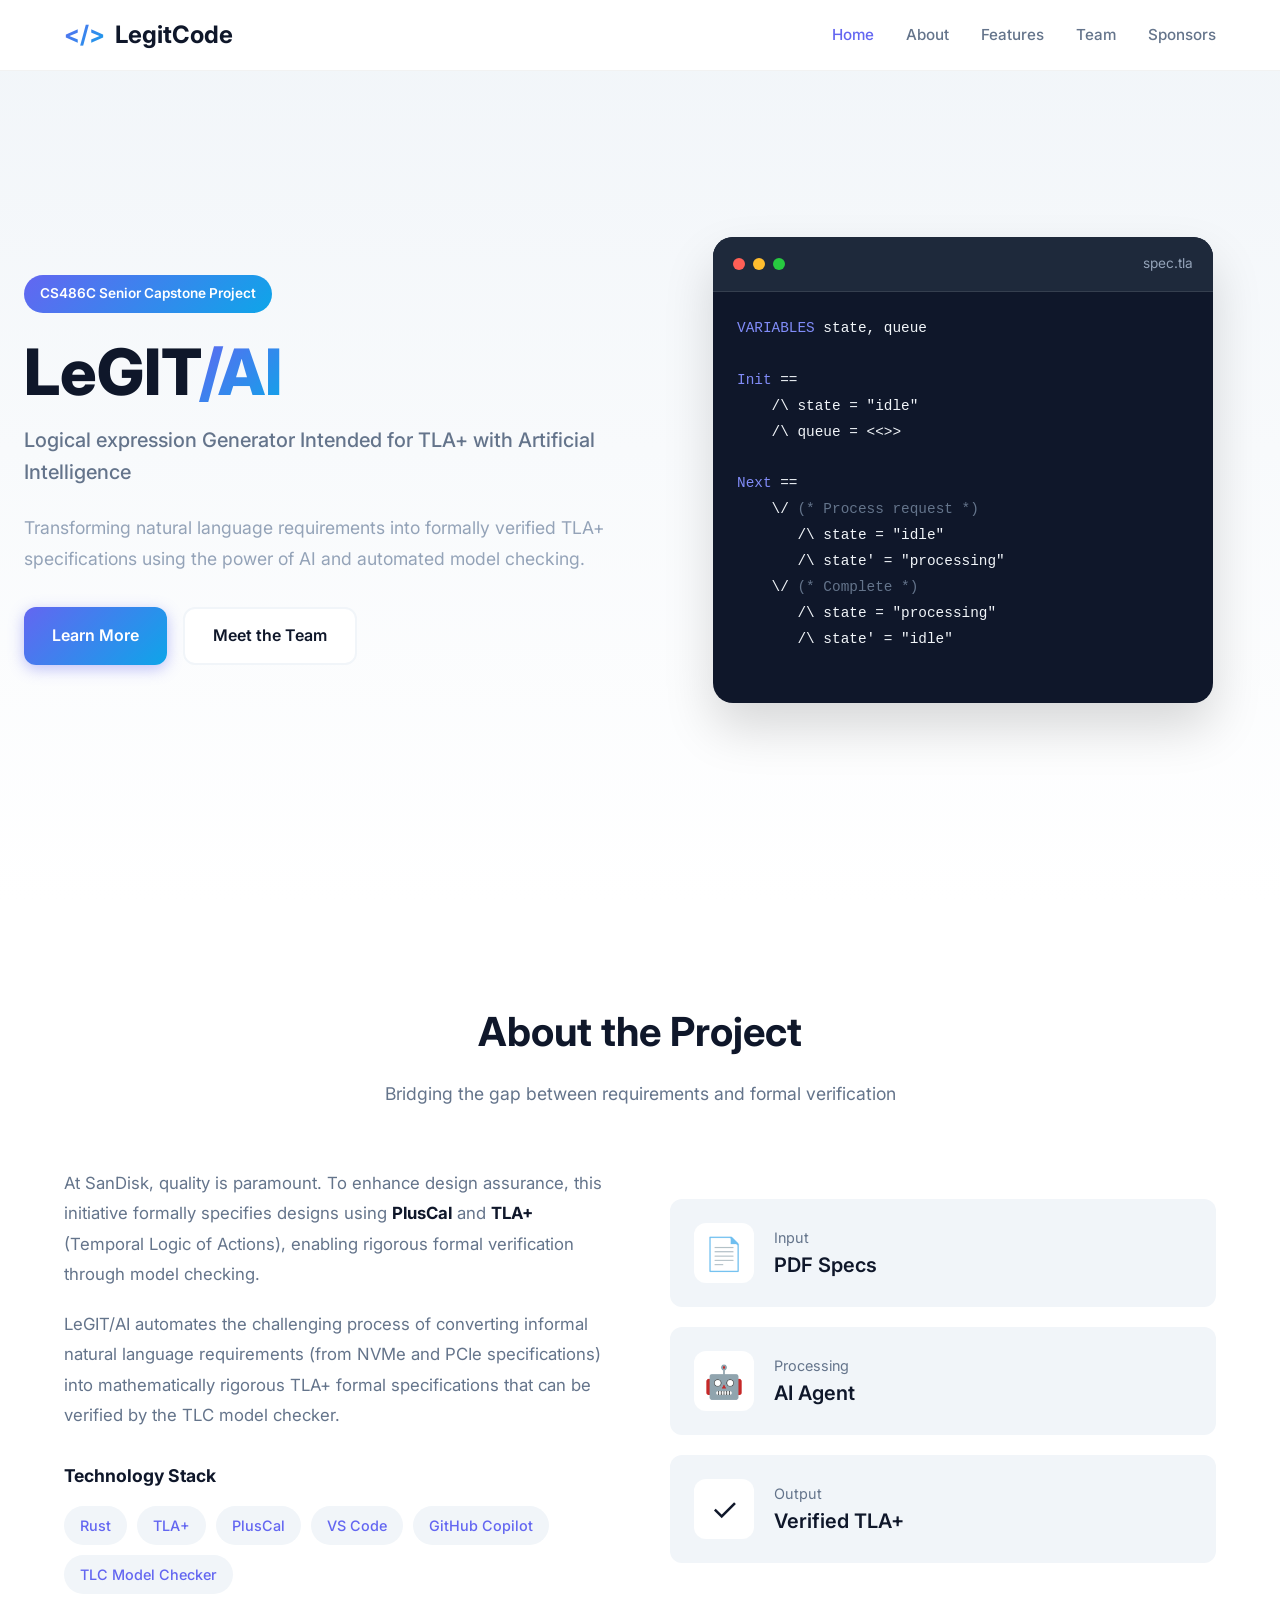
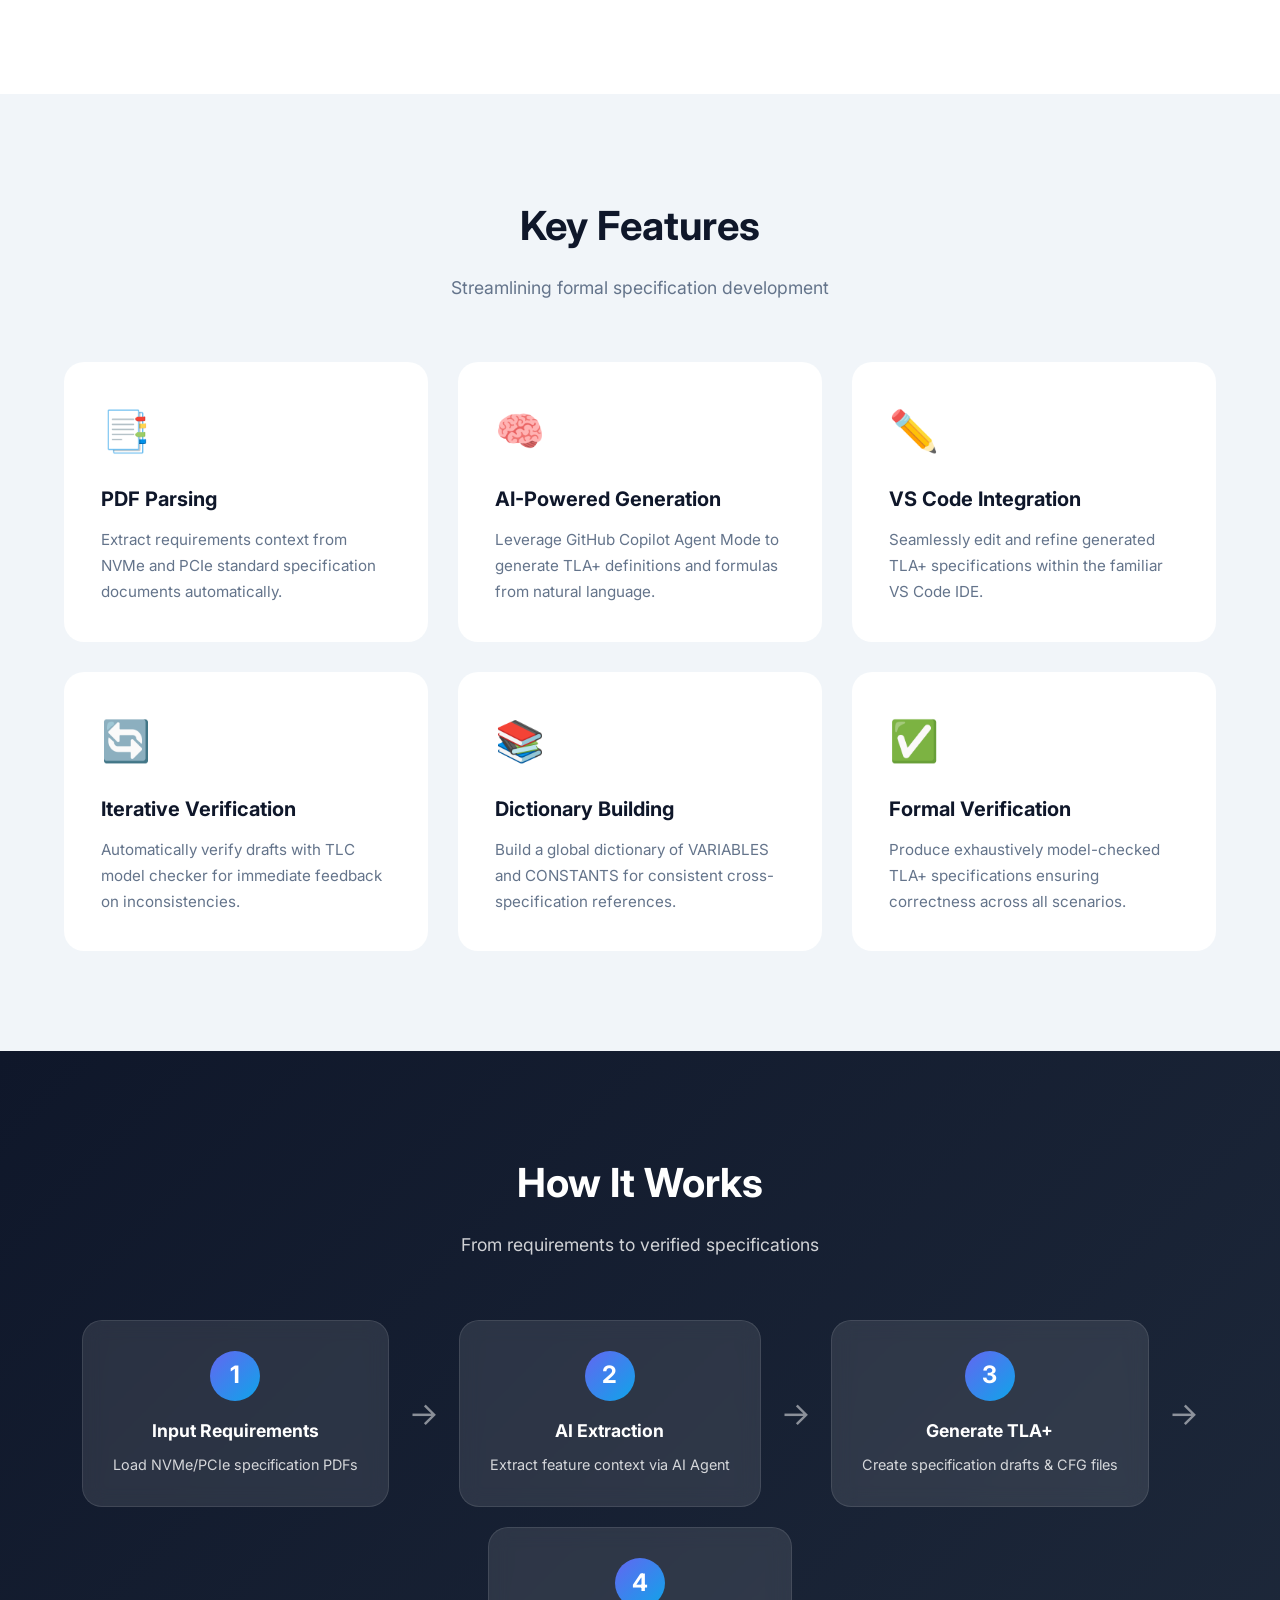
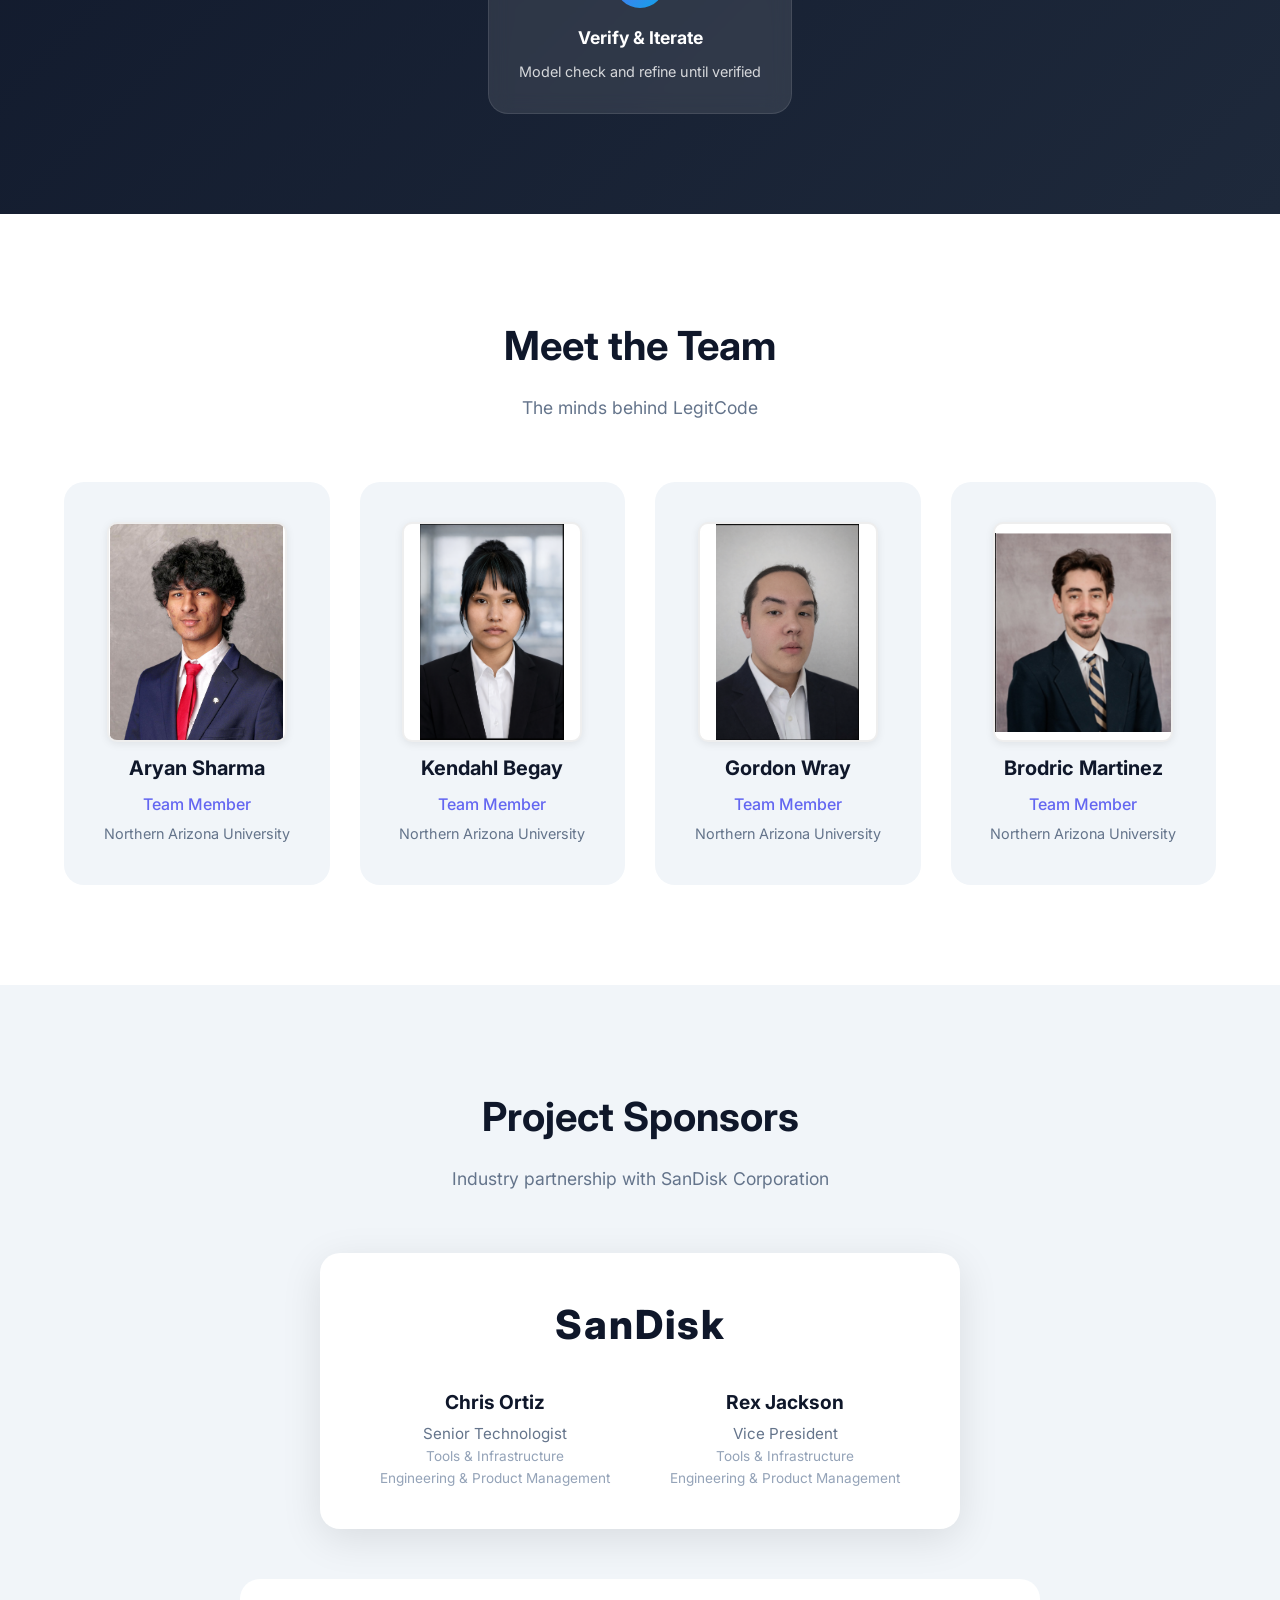
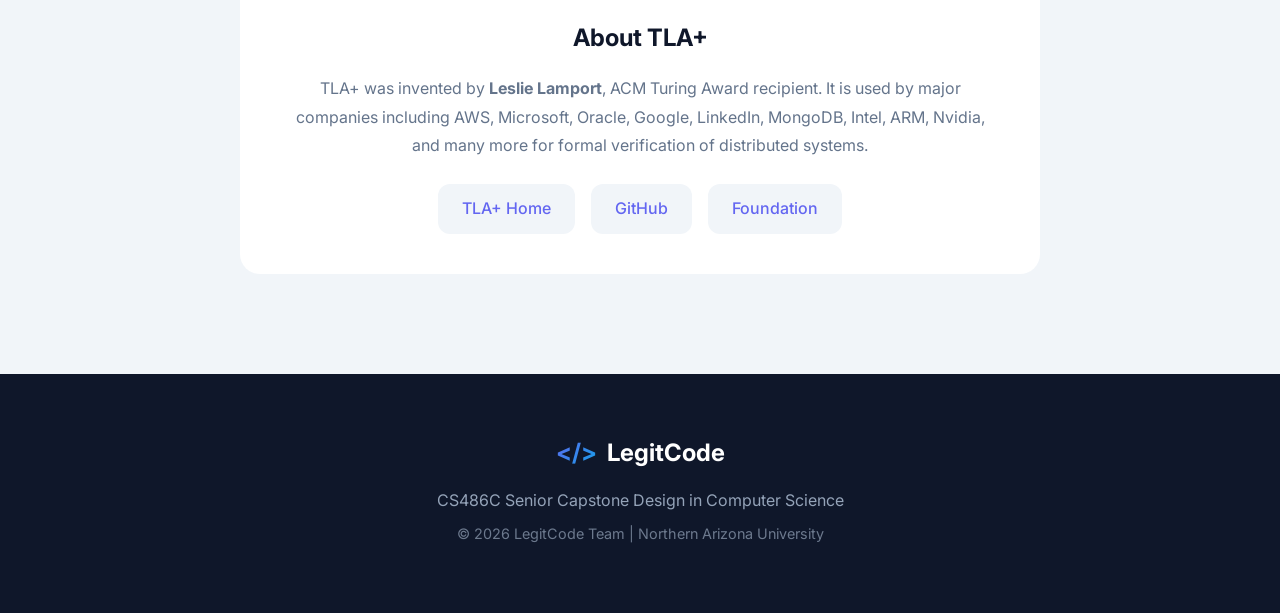
==== index.html @ 758ef8dd "Add profile images to Team section" ====
<!DOCTYPE html>
<html lang="en">
<head>
    <meta charset="UTF-8">
    <meta name="viewport" content="width=device-width, initial-scale=1.0">
    <title>LegitCode | LeGIT/AI Project</title>
    <link rel="stylesheet" href="styles.css">
    <link href="https://fonts.googleapis.com/css2?family=Inter:wght@300;400;500;600;700;800&display=swap" rel="stylesheet">
</head>
<body>
    <!-- Navigation -->
    <nav class="navbar">
        <div class="nav-container">
            <a href="#" class="logo">
                <span class="logo-icon">&lt;/&gt;</span>
                <span>LegitCode</span>
            </a>
            <ul class="nav-links">
                <li><a href="#home">Home</a></li>
                <li><a href="#about">About</a></li>
                <li><a href="#features">Features</a></li>
                <li><a href="#team">Team</a></li>
                <li><a href="#sponsors">Sponsors</a></li>
            </ul>
        </div>
    </nav>

    <!-- Hero Section -->
    <section id="home" class="hero">
        <div class="hero-content">
            <div class="hero-badge">CS486C Senior Capstone Project</div>
            <h1 class="hero-title">
                LeGIT<span class="highlight">/AI</span>
            </h1>
            <p class="hero-subtitle">Logical expression Generator Intended for TLA+ with Artificial Intelligence</p>
            <p class="hero-description">
                Transforming natural language requirements into formally verified TLA+ specifications 
                using the power of AI and automated model checking.
            </p>
            <div class="hero-buttons">
                <a href="#about" class="btn btn-primary">Learn More</a>
                <a href="#team" class="btn btn-secondary">Meet the Team</a>
            </div>
        </div>
        <div class="hero-visual">
            <div class="code-block">
                <div class="code-header">
                    <span class="dot red"></span>
                    <span class="dot yellow"></span>
                    <span class="dot green"></span>
                    <span class="filename">spec.tla</span>
                </div>
                <pre class="code-content">
<span class="keyword">VARIABLES</span> state, queue

<span class="keyword">Init</span> ==
    /\ state = "idle"
    /\ queue = &lt;&lt;&gt;&gt;

<span class="keyword">Next</span> ==
    \/ <span class="comment">(* Process request *)</span>
       /\ state = "idle"
       /\ state' = "processing"
    \/ <span class="comment">(* Complete *)</span>
       /\ state = "processing"
       /\ state' = "idle"
                </pre>
            </div>
        </div>
    </section>

    <!-- About Section -->
    <section id="about" class="about">
        <div class="container">
            <div class="section-header">
                <h2>About the Project</h2>
                <p>Bridging the gap between requirements and formal verification</p>
            </div>
            <div class="about-content">
                <div class="about-text">
                    <p>
                        At SanDisk, quality is paramount. To enhance design assurance, this initiative 
                        formally specifies designs using <strong>PlusCal</strong> and <strong>TLA+</strong> 
                        (Temporal Logic of Actions), enabling rigorous formal verification through model checking.
                    </p>
                    <p>
                        LeGIT/AI automates the challenging process of converting informal natural language 
                        requirements (from NVMe and PCIe specifications) into mathematically rigorous TLA+ 
                        formal specifications that can be verified by the TLC model checker.
                    </p>
                    <div class="tech-stack">
                        <h3>Technology Stack</h3>
                        <div class="tech-tags">
                            <span class="tag">Rust</span>
                            <span class="tag">TLA+</span>
                            <span class="tag">PlusCal</span>
                            <span class="tag">VS Code</span>
                            <span class="tag">GitHub Copilot</span>
                            <span class="tag">TLC Model Checker</span>
                        </div>
                    </div>
                </div>
                <div class="about-stats">
                    <div class="stat-card">
                        <div class="stat-icon">📄</div>
                        <div class="stat-info">
                            <span class="stat-label">Input</span>
                            <span class="stat-value">PDF Specs</span>
                        </div>
                    </div>
                    <div class="stat-card">
                        <div class="stat-icon">🤖</div>
                        <div class="stat-info">
                            <span class="stat-label">Processing</span>
                            <span class="stat-value">AI Agent</span>
                        </div>
                    </div>
                    <div class="stat-card">
                        <div class="stat-icon">✓</div>
                        <div class="stat-info">
                            <span class="stat-label">Output</span>
                            <span class="stat-value">Verified TLA+</span>
                        </div>
                    </div>
                </div>
            </div>
        </div>
    </section>

    <!-- Features Section -->
    <section id="features" class="features">
        <div class="container">
            <div class="section-header">
                <h2>Key Features</h2>
                <p>Streamlining formal specification development</p>
            </div>
            <div class="features-grid">
                <div class="feature-card">
                    <div class="feature-icon">📑</div>
                    <h3>PDF Parsing</h3>
                    <p>Extract requirements context from NVMe and PCIe standard specification documents automatically.</p>
                </div>
                <div class="feature-card">
                    <div class="feature-icon">🧠</div>
                    <h3>AI-Powered Generation</h3>
                    <p>Leverage GitHub Copilot Agent Mode to generate TLA+ definitions and formulas from natural language.</p>
                </div>
                <div class="feature-card">
                    <div class="feature-icon">✏️</div>
                    <h3>VS Code Integration</h3>
                    <p>Seamlessly edit and refine generated TLA+ specifications within the familiar VS Code IDE.</p>
                </div>
                <div class="feature-card">
                    <div class="feature-icon">🔄</div>
                    <h3>Iterative Verification</h3>
                    <p>Automatically verify drafts with TLC model checker for immediate feedback on inconsistencies.</p>
                </div>
                <div class="feature-card">
                    <div class="feature-icon">📚</div>
                    <h3>Dictionary Building</h3>
                    <p>Build a global dictionary of VARIABLES and CONSTANTS for consistent cross-specification references.</p>
                </div>
                <div class="feature-card">
                    <div class="feature-icon">✅</div>
                    <h3>Formal Verification</h3>
                    <p>Produce exhaustively model-checked TLA+ specifications ensuring correctness across all scenarios.</p>
                </div>
            </div>
        </div>
    </section>

    <!-- Workflow Section -->
    <section class="workflow">
        <div class="container">
            <div class="section-header">
                <h2>How It Works</h2>
                <p>From requirements to verified specifications</p>
            </div>
            <div class="workflow-steps">
                <div class="step">
                    <div class="step-number">1</div>
                    <div class="step-content">
                        <h3>Input Requirements</h3>
                        <p>Load NVMe/PCIe specification PDFs</p>
                    </div>
                </div>
                <div class="step-arrow">→</div>
                <div class="step">
                    <div class="step-number">2</div>
                    <div class="step-content">
                        <h3>AI Extraction</h3>
                        <p>Extract feature context via AI Agent</p>
                    </div>
                </div>
                <div class="step-arrow">→</div>
                <div class="step">
                    <div class="step-number">3</div>
                    <div class="step-content">
                        <h3>Generate TLA+</h3>
                        <p>Create specification drafts & CFG files</p>
                    </div>
                </div>
                <div class="step-arrow">→</div>
                <div class="step">
                    <div class="step-number">4</div>
                    <div class="step-content">
                        <h3>Verify & Iterate</h3>
                        <p>Model check and refine until verified</p>
                    </div>
                </div>
            </div>
        </div>
    </section>

    <!-- Team Section -->
    <section id="team" class="team">
        <div class="container">
            <div class="section-header">
                <h2>Meet the Team</h2>
                <p>The minds behind LegitCode</p>
            </div>
            <div class="team-grid">
                <div class="team-card">
                    <img class="profile-photo" src="images/profile1.jpg" alt="Aryan Sharma">
                    <h3>Aryan Sharma</h3>
                    <p class="role">Team Member</p>
                    <p class="university">Northern Arizona University</p>
                </div>
                <div class="team-card">
                    <img class="profile-photo" src="images/profile2.jpg" alt="Kendahl Begay">
                    <h3>Kendahl Begay</h3>
                    <p class="role">Team Member</p>
                    <p class="university">Northern Arizona University</p>
                </div>
                <div class="team-card">
                    <img class="profile-photo" src="images/profile3.jpg" alt="Gordon Wray">
                    <h3>Gordon Wray</h3>
                    <p class="role">Team Member</p>
                    <p class="university">Northern Arizona University</p>
                </div>
                <div class="team-card">
                    <img class="profile-photo" src="images/profile4.jpg" alt="Brodric Martinez">
                    <h3>Brodric Martinez</h3>
                    <p class="role">Team Member</p>
                    <p class="university">Northern Arizona University</p>
                </div>
            </div>
        </div>
    </section>

    <!-- Sponsors Section -->
    <section id="sponsors" class="sponsors">
        <div class="container">
            <div class="section-header">
                <h2>Project Sponsors</h2>
                <p>Industry partnership with SanDisk Corporation</p>
            </div>
            <div class="sponsors-content">
                <div class="sponsor-card">
                    <div class="sponsor-logo">SanDisk</div>
                    <div class="sponsor-info">
                        <div class="sponsor-person">
                            <h3>Chris Ortiz</h3>
                            <p>Senior Technologist</p>
                            <p class="dept">Tools & Infrastructure</p>
                            <p class="dept">Engineering & Product Management</p>
                        </div>
                        <div class="sponsor-person">
                            <h3>Rex Jackson</h3>
                            <p>Vice President</p>
                            <p class="dept">Tools & Infrastructure</p>
                            <p class="dept">Engineering & Product Management</p>
                        </div>
                    </div>
                </div>
            </div>
            <div class="tla-info">
                <h3>About TLA+</h3>
                <p>
                    TLA+ was invented by <strong>Leslie Lamport</strong>, ACM Turing Award recipient. 
                    It is used by major companies including AWS, Microsoft, Oracle, Google, LinkedIn, 
                    MongoDB, Intel, ARM, Nvidia, and many more for formal verification of distributed systems.
                </p>
                <div class="tla-links">
                    <a href="https://lamport.azurewebsites.net/tla/tla.html" target="_blank" class="tla-link">TLA+ Home</a>
                    <a href="https://github.com/tlaplus" target="_blank" class="tla-link">GitHub</a>
                    <a href="https://foundation.tlapl.us/" target="_blank" class="tla-link">Foundation</a>
                </div>
            </div>
        </div>
    </section>

    <!-- Footer -->
    <footer class="footer">
        <div class="container">
            <div class="footer-content">
                <div class="footer-logo">
                    <span class="logo-icon">&lt;/&gt;</span>
                    <span>LegitCode</span>
                </div>
                <p>CS486C Senior Capstone Design in Computer Science</p>
                <p class="copyright">© 2026 LegitCode Team | Northern Arizona University</p>
            </div>
        </div>
    </footer>

    <script src="script.js"></script>
</body>
</html>
---- styles.css ----
/* Profile photo for team cards */
.profile-photo {
    width: 180px;
    height: 220px;
    object-fit: contain;
    border-radius: 10px;
    border: 2px solid #eee;
    box-shadow: 0 2px 8px rgba(0,0,0,0.08);
    margin-bottom: 10px;
    background: #fff;
    display: block;
    margin-left: auto;
    margin-right: auto;
}
/* Team Section Images */
.team-section {
    display: flex;
    justify-content: center;
    gap: 30px;
    margin: 40px 0;
}

.team-member {
    text-align: center;
}

.team-member img {
    width: 180px;
    height: 220px;
    object-fit: cover;
    border-radius: 10px;
    border: 2px solid #eee;
    box-shadow: 0 2px 8px rgba(0,0,0,0.08);
    margin-bottom: 10px;
}
/* =====================================================
   LegitCode - LeGIT/AI Project Website
   Modern, Sleek Presentation Styling
   ===================================================== */

/* CSS Variables */
:root {
    --primary: #6366f1;
    --primary-dark: #4f46e5;
    --primary-light: #818cf8;
    --secondary: #0ea5e9;
    --accent: #22d3ee;
    --dark: #0f172a;
    --dark-light: #1e293b;
    --gray: #64748b;
    --gray-light: #94a3b8;
    --light: #f1f5f9;
    --white: #ffffff;
    --gradient: linear-gradient(135deg, var(--primary) 0%, var(--secondary) 100%);
    --gradient-dark: linear-gradient(135deg, var(--dark) 0%, var(--dark-light) 100%);
    --shadow: 0 10px 40px rgba(0, 0, 0, 0.1);
    --shadow-lg: 0 25px 50px rgba(0, 0, 0, 0.15);
    --radius: 12px;
    --radius-lg: 20px;
    --transition: all 0.3s ease;
}

/* Reset & Base */
* {
    margin: 0;
    padding: 0;
    box-sizing: border-box;
}

html {
    scroll-behavior: smooth;
}

body {
    font-family: 'Inter', -apple-system, BlinkMacSystemFont, sans-serif;
    line-height: 1.6;
    color: var(--dark);
    background: var(--white);
    overflow-x: hidden;
}

.container {
    max-width: 1200px;
    margin: 0 auto;
    padding: 0 24px;
}

/* Navigation */
.navbar {
    position: fixed;
    top: 0;
    left: 0;
    right: 0;
    z-index: 1000;
    background: rgba(255, 255, 255, 0.95);
    backdrop-filter: blur(20px);
    border-bottom: 1px solid rgba(0, 0, 0, 0.05);
    transition: var(--transition);
}

.nav-container {
    max-width: 1200px;
    margin: 0 auto;
    padding: 16px 24px;
    display: flex;
    justify-content: space-between;
    align-items: center;
}

.logo {
    display: flex;
    align-items: center;
    gap: 10px;
    font-size: 1.5rem;
    font-weight: 700;
    color: var(--dark);
    text-decoration: none;
}

.logo-icon {
    background: var(--gradient);
    -webkit-background-clip: text;
    -webkit-text-fill-color: transparent;
    background-clip: text;
}

.nav-links {
    display: flex;
    gap: 32px;
    list-style: none;
}

.nav-links a {
    text-decoration: none;
    color: var(--gray);
    font-weight: 500;
    font-size: 0.95rem;
    transition: var(--transition);
}

.nav-links a:hover {
    color: var(--primary);
}

/* Hero Section */
.hero {
    min-height: 100vh;
    display: flex;
    align-items: center;
    padding: 120px 24px 80px;
    background: linear-gradient(180deg, var(--light) 0%, var(--white) 100%);
    gap: 60px;
    max-width: 1400px;
    margin: 0 auto;
}

.hero-content {
    flex: 1;
    max-width: 600px;
}

.hero-badge {
    display: inline-block;
    background: var(--gradient);
    color: var(--white);
    padding: 8px 16px;
    border-radius: 50px;
    font-size: 0.85rem;
    font-weight: 600;
    margin-bottom: 24px;
}

.hero-title {
    font-size: 4rem;
    font-weight: 800;
    line-height: 1.1;
    margin-bottom: 16px;
    color: var(--dark);
}

.hero-title .highlight {
    background: var(--gradient);
    -webkit-background-clip: text;
    -webkit-text-fill-color: transparent;
    background-clip: text;
}

.hero-subtitle {
    font-size: 1.25rem;
    color: var(--gray);
    margin-bottom: 24px;
    font-weight: 500;
}

.hero-description {
    font-size: 1.1rem;
    color: var(--gray-light);
    margin-bottom: 32px;
    line-height: 1.8;
}

.hero-buttons {
    display: flex;
    gap: 16px;
}

.btn {
    display: inline-flex;
    align-items: center;
    justify-content: center;
    padding: 14px 28px;
    border-radius: var(--radius);
    font-weight: 600;
    font-size: 1rem;
    text-decoration: none;
    transition: var(--transition);
    cursor: pointer;
    border: none;
}

.btn-primary {
    background: var(--gradient);
    color: var(--white);
    box-shadow: 0 4px 15px rgba(99, 102, 241, 0.4);
}

.btn-primary:hover {
    transform: translateY(-2px);
    box-shadow: 0 8px 25px rgba(99, 102, 241, 0.5);
}

.btn-secondary {
    background: var(--white);
    color: var(--dark);
    border: 2px solid var(--light);
}

.btn-secondary:hover {
    border-color: var(--primary);
    color: var(--primary);
}

/* Hero Visual */
.hero-visual {
    flex: 1;
    display: flex;
    justify-content: center;
}

.code-block {
    background: var(--dark);
    border-radius: var(--radius-lg);
    overflow: hidden;
    box-shadow: var(--shadow-lg);
    width: 100%;
    max-width: 500px;
}

.code-header {
    display: flex;
    align-items: center;
    gap: 8px;
    padding: 16px 20px;
    background: var(--dark-light);
    border-bottom: 1px solid rgba(255, 255, 255, 0.1);
}

.dot {
    width: 12px;
    height: 12px;
    border-radius: 50%;
}

.dot.red { background: #ff5f56; }
.dot.yellow { background: #ffbd2e; }
.dot.green { background: #27ca40; }

.filename {
    margin-left: auto;
    color: var(--gray-light);
    font-size: 0.85rem;
}

.code-content {
    padding: 24px;
    color: var(--light);
    font-family: 'Monaco', 'Menlo', monospace;
    font-size: 0.9rem;
    line-height: 1.8;
    overflow-x: auto;
}

.code-content .keyword {
    color: var(--primary-light);
}

.code-content .comment {
    color: var(--gray);
}

/* Section Styling */
section {
    padding: 100px 0;
}

.section-header {
    text-align: center;
    margin-bottom: 60px;
}

.section-header h2 {
    font-size: 2.5rem;
    font-weight: 700;
    color: var(--dark);
    margin-bottom: 16px;
}

.section-header p {
    font-size: 1.1rem;
    color: var(--gray);
}

/* About Section */
.about {
    background: var(--white);
}

.about-content {
    display: grid;
    grid-template-columns: 1fr 1fr;
    gap: 60px;
    align-items: center;
}

.about-text p {
    color: var(--gray);
    margin-bottom: 20px;
    font-size: 1.05rem;
    line-height: 1.8;
}

.about-text strong {
    color: var(--dark);
}

.tech-stack {
    margin-top: 32px;
}

.tech-stack h3 {
    font-size: 1.1rem;
    color: var(--dark);
    margin-bottom: 16px;
}

.tech-tags {
    display: flex;
    flex-wrap: wrap;
    gap: 10px;
}

.tag {
    background: var(--light);
    color: var(--primary);
    padding: 8px 16px;
    border-radius: 50px;
    font-size: 0.9rem;
    font-weight: 500;
}

.about-stats {
    display: flex;
    flex-direction: column;
    gap: 20px;
}

.stat-card {
    display: flex;
    align-items: center;
    gap: 20px;
    background: var(--light);
    padding: 24px;
    border-radius: var(--radius);
    transition: var(--transition);
}

.stat-card:hover {
    transform: translateX(10px);
    box-shadow: var(--shadow);
}

.stat-icon {
    font-size: 2rem;
    width: 60px;
    height: 60px;
    display: flex;
    align-items: center;
    justify-content: center;
    background: var(--white);
    border-radius: var(--radius);
}

.stat-info {
    display: flex;
    flex-direction: column;
}

.stat-label {
    color: var(--gray);
    font-size: 0.9rem;
}

.stat-value {
    color: var(--dark);
    font-size: 1.25rem;
    font-weight: 600;
}

/* Features Section */
.features {
    background: var(--light);
}

.features-grid {
    display: grid;
    grid-template-columns: repeat(3, 1fr);
    gap: 30px;
}

.feature-card {
    background: var(--white);
    padding: 36px;
    border-radius: var(--radius-lg);
    transition: var(--transition);
    border: 1px solid transparent;
}

.feature-card:hover {
    transform: translateY(-8px);
    box-shadow: var(--shadow-lg);
    border-color: var(--primary-light);
}

.feature-icon {
    font-size: 2.5rem;
    margin-bottom: 20px;
}

.feature-card h3 {
    font-size: 1.25rem;
    color: var(--dark);
    margin-bottom: 12px;
}

.feature-card p {
    color: var(--gray);
    font-size: 0.95rem;
    line-height: 1.7;
}

/* Workflow Section */
.workflow {
    background: var(--gradient-dark);
    color: var(--white);
}

.workflow .section-header h2,
.workflow .section-header p {
    color: var(--white);
}

.workflow .section-header p {
    opacity: 0.8;
}

.workflow-steps {
    display: flex;
    justify-content: center;
    align-items: center;
    gap: 20px;
    flex-wrap: wrap;
}

.step {
    background: rgba(255, 255, 255, 0.1);
    padding: 30px;
    border-radius: var(--radius-lg);
    text-align: center;
    min-width: 200px;
    backdrop-filter: blur(10px);
    border: 1px solid rgba(255, 255, 255, 0.1);
    transition: var(--transition);
}

.step:hover {
    background: rgba(255, 255, 255, 0.15);
    transform: translateY(-5px);
}

.step-number {
    width: 50px;
    height: 50px;
    background: var(--gradient);
    border-radius: 50%;
    display: flex;
    align-items: center;
    justify-content: center;
    font-size: 1.5rem;
    font-weight: 700;
    margin: 0 auto 16px;
}

.step-content h3 {
    font-size: 1.1rem;
    margin-bottom: 8px;
}

.step-content p {
    font-size: 0.9rem;
    opacity: 0.8;
}

.step-arrow {
    font-size: 2rem;
    opacity: 0.5;
}

/* Team Section */
.team {
    background: var(--white);
}

.team-grid {
    display: grid;
    grid-template-columns: repeat(4, 1fr);
    gap: 30px;
}

.team-card {
    text-align: center;
    padding: 40px 24px;
    background: var(--light);
    border-radius: var(--radius-lg);
    transition: var(--transition);
}

.team-card:hover {
    transform: translateY(-10px);
    box-shadow: var(--shadow-lg);
    background: var(--white);
}

.member-avatar {
    width: 100px;
    height: 100px;
    background: var(--gradient);
    border-radius: 50%;
    display: flex;
    align-items: center;
    justify-content: center;
    font-size: 2rem;
    font-weight: 700;
    color: var(--white);
    margin: 0 auto 20px;
}

.team-card h3 {
    font-size: 1.25rem;
    color: var(--dark);
    margin-bottom: 8px;
}

.team-card .role {
    color: var(--primary);
    font-weight: 500;
    margin-bottom: 4px;
}

.team-card .university {
    color: var(--gray);
    font-size: 0.9rem;
}

/* Sponsors Section */
.sponsors {
    background: var(--light);
}

.sponsors-content {
    display: flex;
    justify-content: center;
    margin-bottom: 50px;
}

.sponsor-card {
    background: var(--white);
    padding: 40px 60px;
    border-radius: var(--radius-lg);
    text-align: center;
    box-shadow: var(--shadow);
}

.sponsor-logo {
    font-size: 2.5rem;
    font-weight: 800;
    color: var(--dark);
    margin-bottom: 30px;
    letter-spacing: 2px;
}

.sponsor-info {
    display: flex;
    gap: 60px;
    justify-content: center;
}

.sponsor-person h3 {
    font-size: 1.2rem;
    color: var(--dark);
    margin-bottom: 4px;
}

.sponsor-person p {
    color: var(--gray);
    font-size: 0.95rem;
}

.sponsor-person .dept {
    font-size: 0.85rem;
    color: var(--gray-light);
}

.tla-info {
    max-width: 800px;
    margin: 0 auto;
    text-align: center;
    padding: 40px;
    background: var(--white);
    border-radius: var(--radius-lg);
}

.tla-info h3 {
    font-size: 1.5rem;
    color: var(--dark);
    margin-bottom: 16px;
}

.tla-info p {
    color: var(--gray);
    line-height: 1.8;
    margin-bottom: 24px;
}

.tla-links {
    display: flex;
    justify-content: center;
    gap: 16px;
}

.tla-link {
    display: inline-flex;
    align-items: center;
    gap: 8px;
    padding: 12px 24px;
    background: var(--light);
    color: var(--primary);
    text-decoration: none;
    border-radius: var(--radius);
    font-weight: 500;
    transition: var(--transition);
}

.tla-link:hover {
    background: var(--primary);
    color: var(--white);
}

/* Footer */
.footer {
    background: var(--dark);
    color: var(--white);
    padding: 60px 0;
}

.footer-content {
    text-align: center;
}

.footer-logo {
    display: flex;
    align-items: center;
    justify-content: center;
    gap: 10px;
    font-size: 1.5rem;
    font-weight: 700;
    margin-bottom: 16px;
}

.footer p {
    color: var(--gray-light);
    margin-bottom: 8px;
}

.footer .copyright {
    font-size: 0.9rem;
    opacity: 0.7;
}

/* Responsive Design */
@media (max-width: 1024px) {
    .hero {
        flex-direction: column;
        text-align: center;
        padding-top: 140px;
    }

    .hero-content {
        max-width: 100%;
    }

    .hero-buttons {
        justify-content: center;
    }

    .about-content {
        grid-template-columns: 1fr;
    }

    .features-grid {
        grid-template-columns: repeat(2, 1fr);
    }

    .team-grid {
        grid-template-columns: repeat(2, 1fr);
    }

    .workflow-steps {
        flex-direction: column;
    }

    .step-arrow {
        transform: rotate(90deg);
    }
}

@media (max-width: 768px) {
    .nav-links {
        display: none;
    }

    .hero-title {
        font-size: 2.5rem;
    }

    .features-grid {
        grid-template-columns: 1fr;
    }

    .team-grid {
        grid-template-columns: 1fr;
    }

    .sponsor-info {
        flex-direction: column;
        gap: 30px;
    }

    .section-header h2 {
        font-size: 2rem;
    }
}

/* Animations */
@keyframes fadeInUp {
    from {
        opacity: 0;
        transform: translateY(30px);
    }
    to {
        opacity: 1;
        transform: translateY(0);
    }
}

.hero-content,
.hero-visual {
    animation: fadeInUp 0.8s ease-out;
}

.hero-visual {
    animation-delay: 0.2s;
}
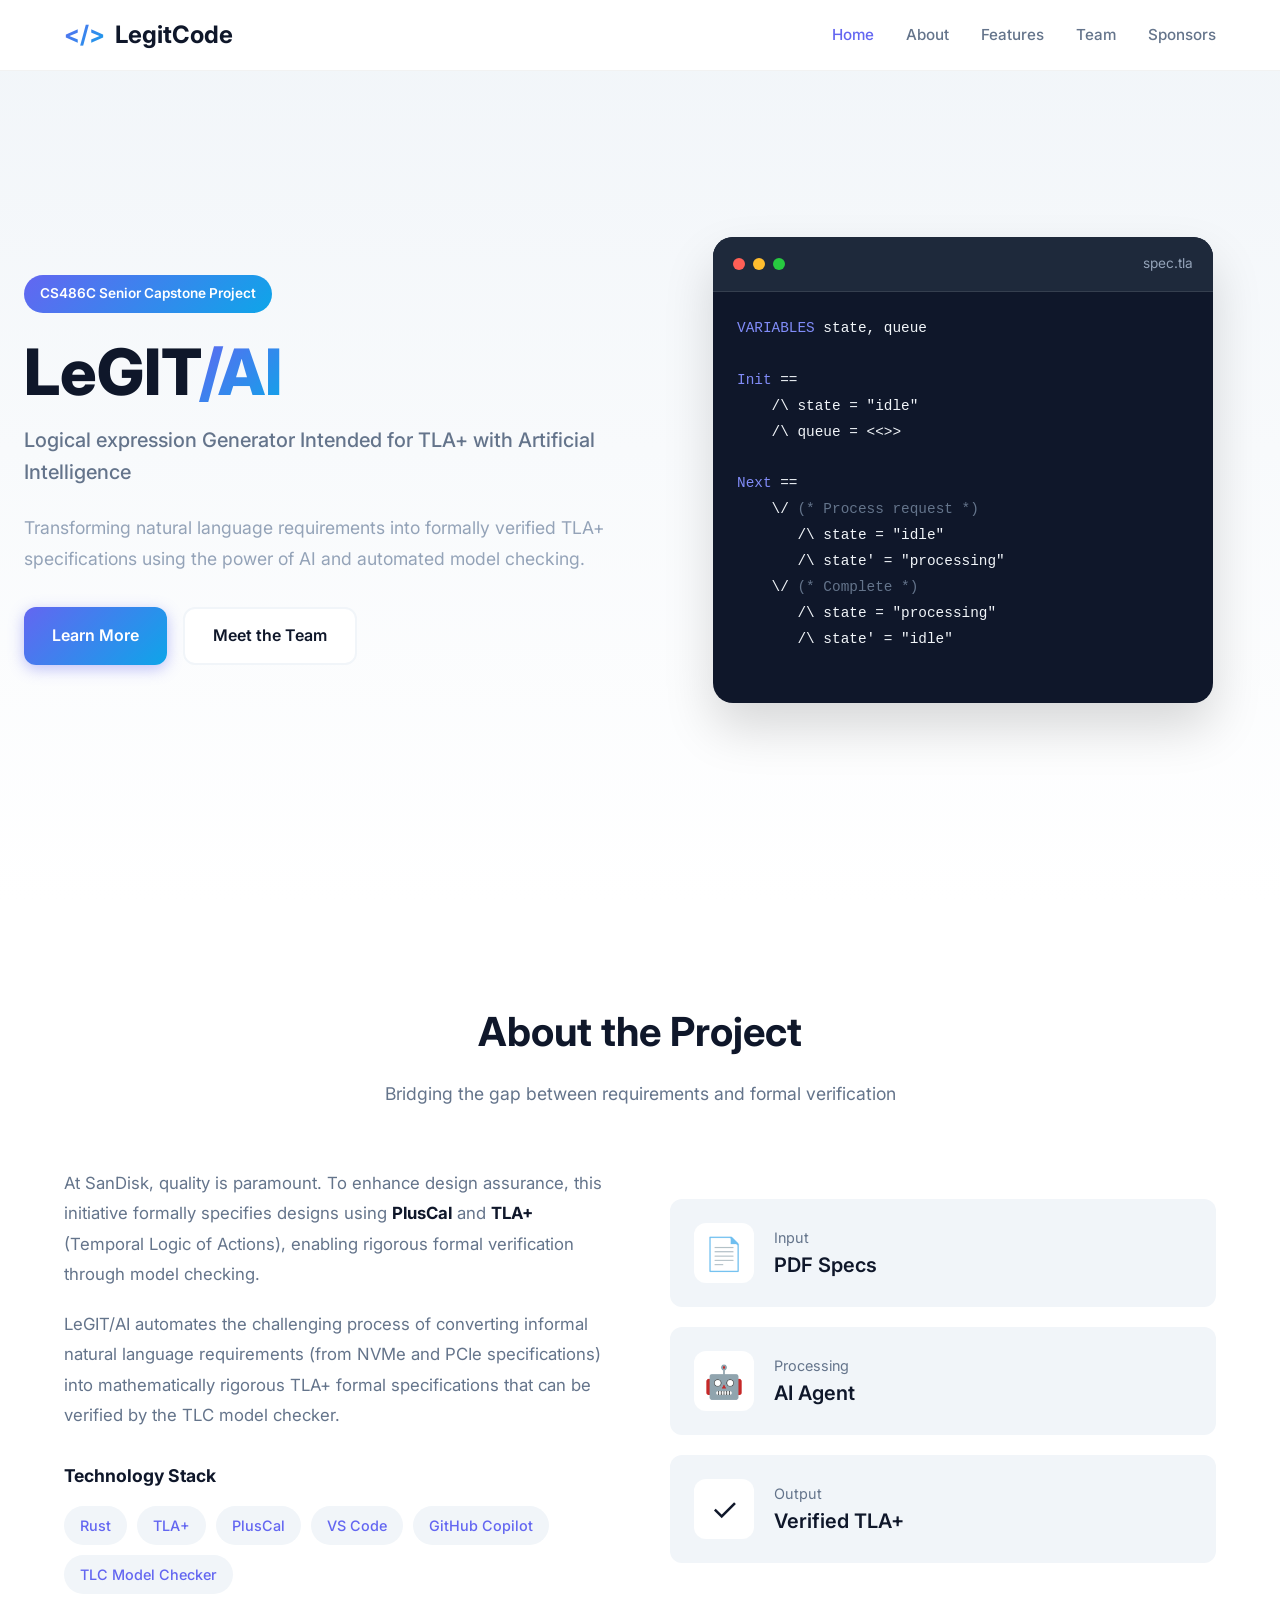
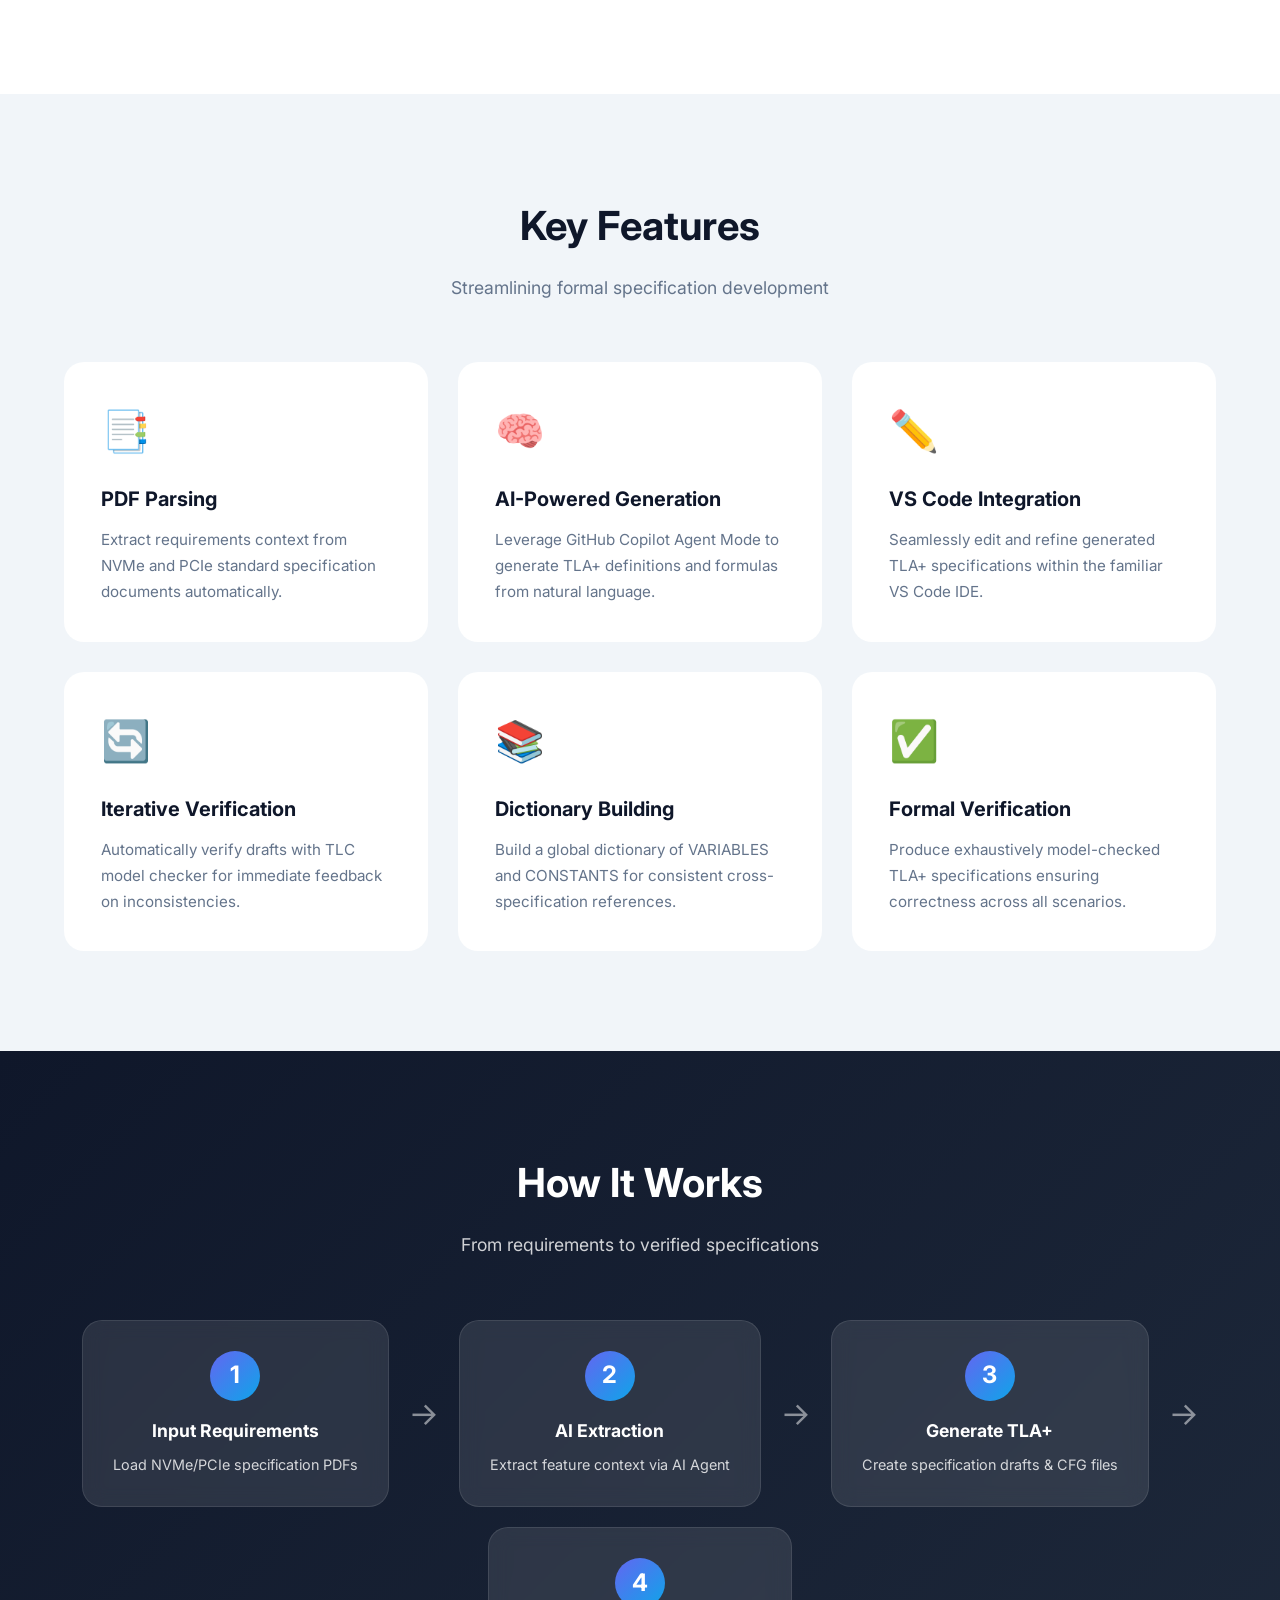
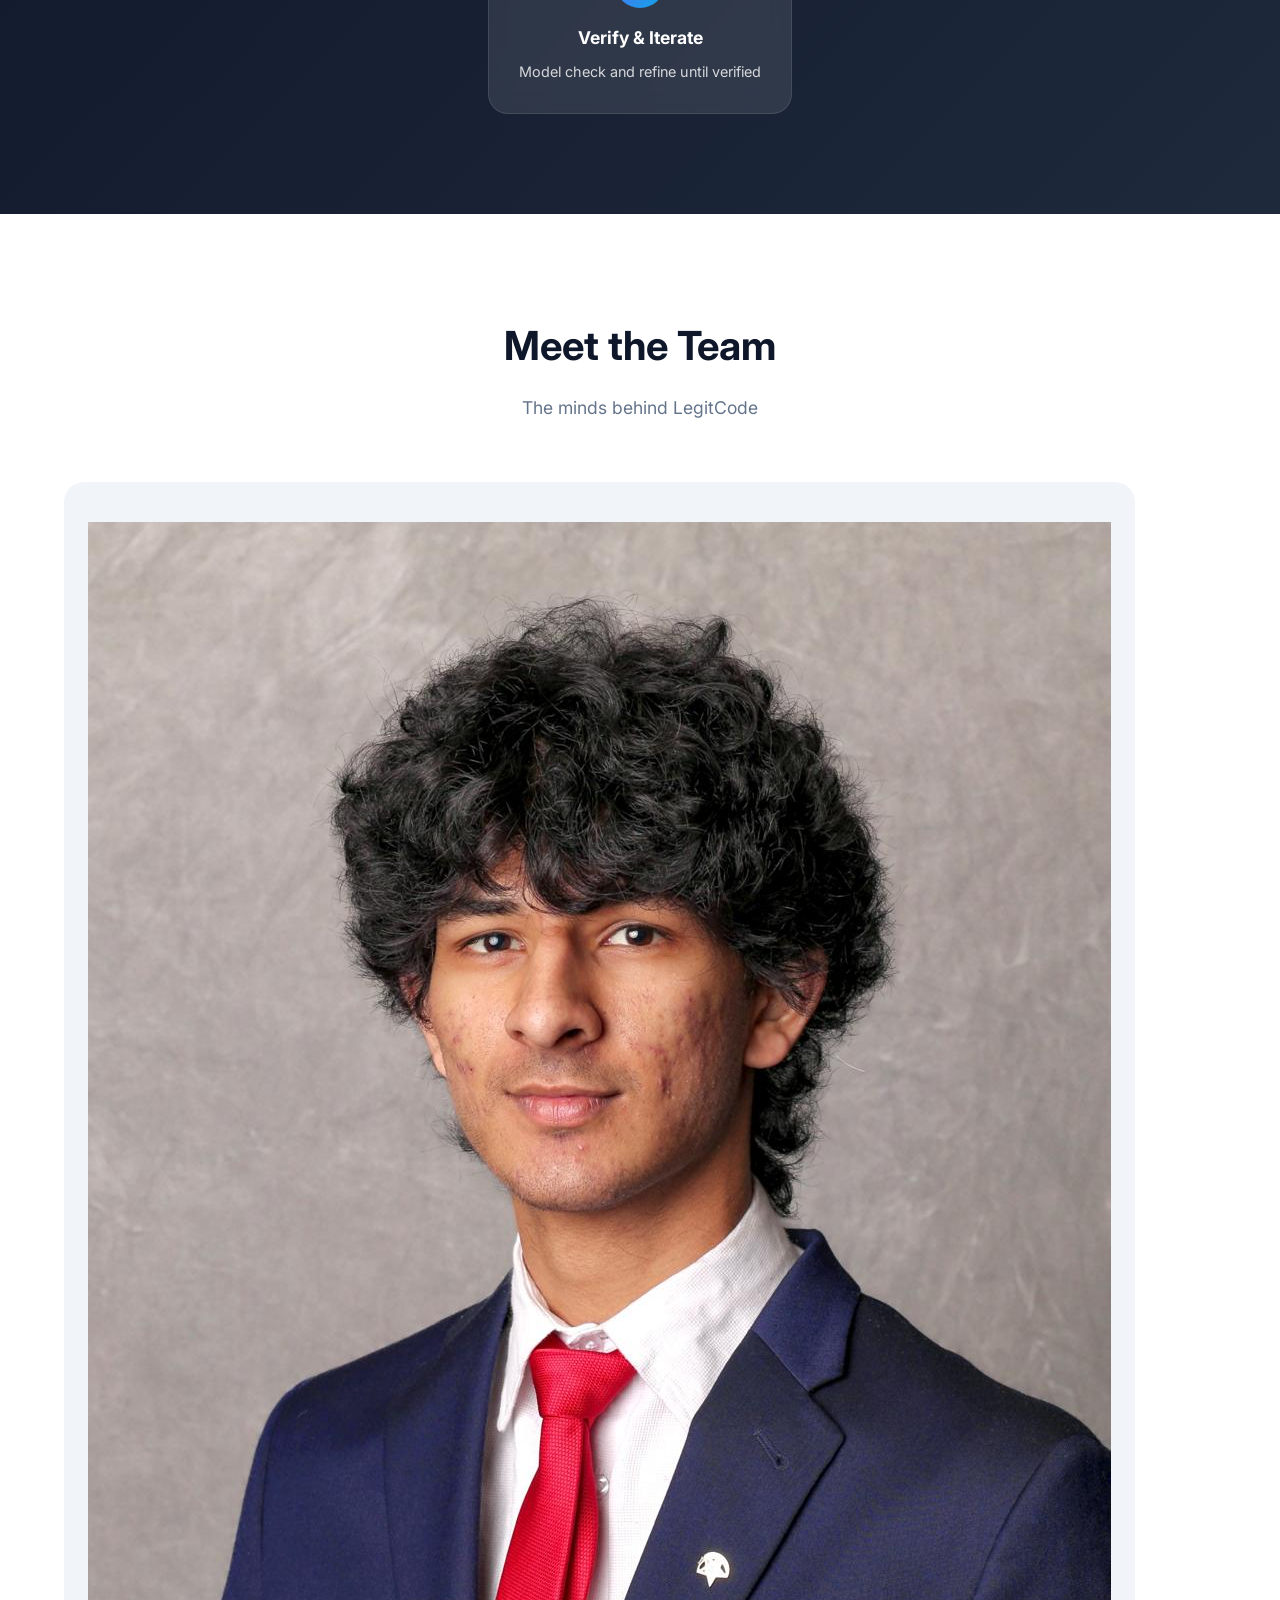
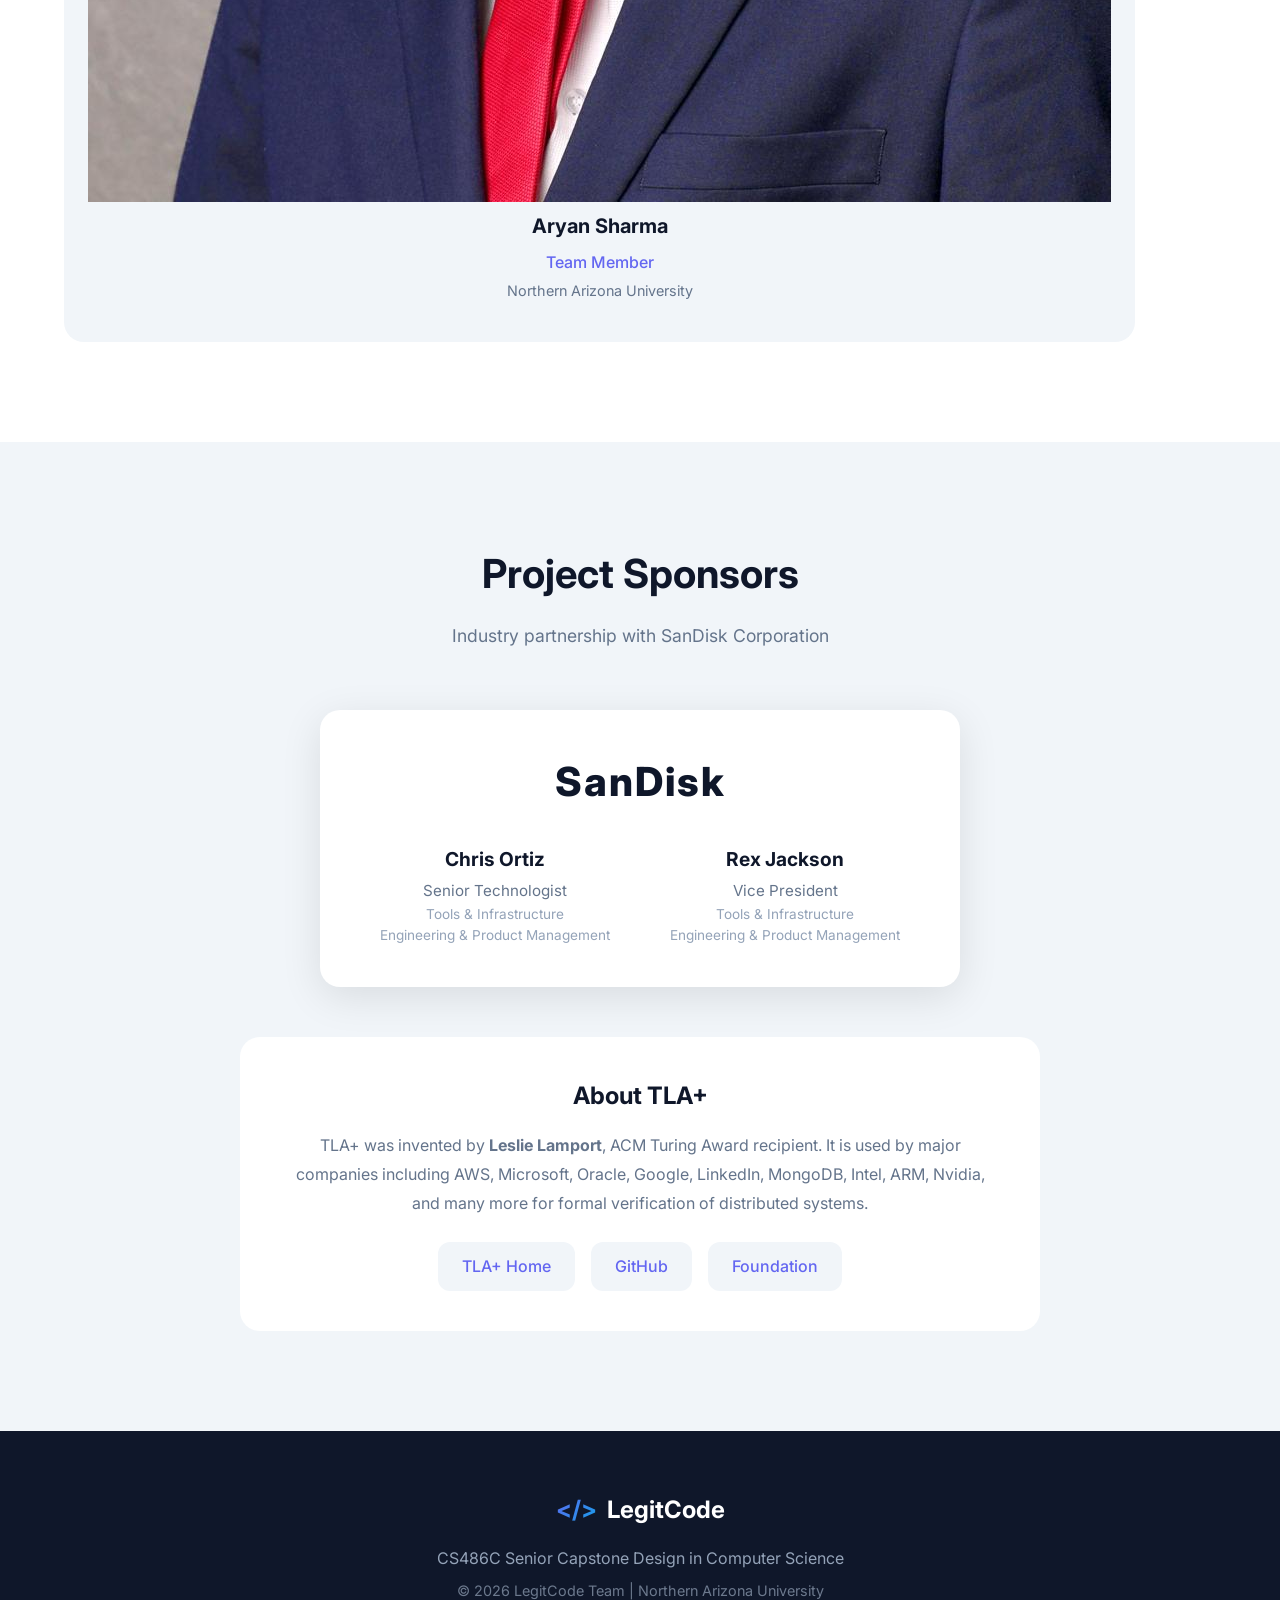
==== commit 6a9f356d: "Replace member avatars with images in team section" ====
--- a/index.html
+++ b/index.html
@@ -221,25 +221,25 @@
             </div>
             <div class="team-grid">
                 <div class="team-card">
-                    <img class="profile-photo" src="images/profile1.jpg" alt="Aryan Sharma">
+                    <img class="member-avatar-img" src="images/profile1.jpg" alt="Aryan Sharma">
                     <h3>Aryan Sharma</h3>
                     <p class="role">Team Member</p>
                     <p class="university">Northern Arizona University</p>
                 </div>
                 <div class="team-card">
-                    <img class="profile-photo" src="images/profile2.jpg" alt="Kendahl Begay">
+                    <img class="member-avatar-img" src="images/profile2.jpg" alt="Kendahl Begay">
                     <h3>Kendahl Begay</h3>
                     <p class="role">Team Member</p>
                     <p class="university">Northern Arizona University</p>
                 </div>
                 <div class="team-card">
-                    <img class="profile-photo" src="images/profile3.jpg" alt="Gordon Wray">
+                    <img class="member-avatar-img" src="images/profile3.jpg" alt="Gordon Wray">
                     <h3>Gordon Wray</h3>
                     <p class="role">Team Member</p>
                     <p class="university">Northern Arizona University</p>
                 </div>
                 <div class="team-card">
-                    <img class="profile-photo" src="images/profile4.jpg" alt="Brodric Martinez">
+                    <img class="member-avatar-img" src="images/profile4.jpg" alt="Brodric Martinez">
                     <h3>Brodric Martinez</h3>
                     <p class="role">Team Member</p>
                     <p class="university">Northern Arizona University</p>
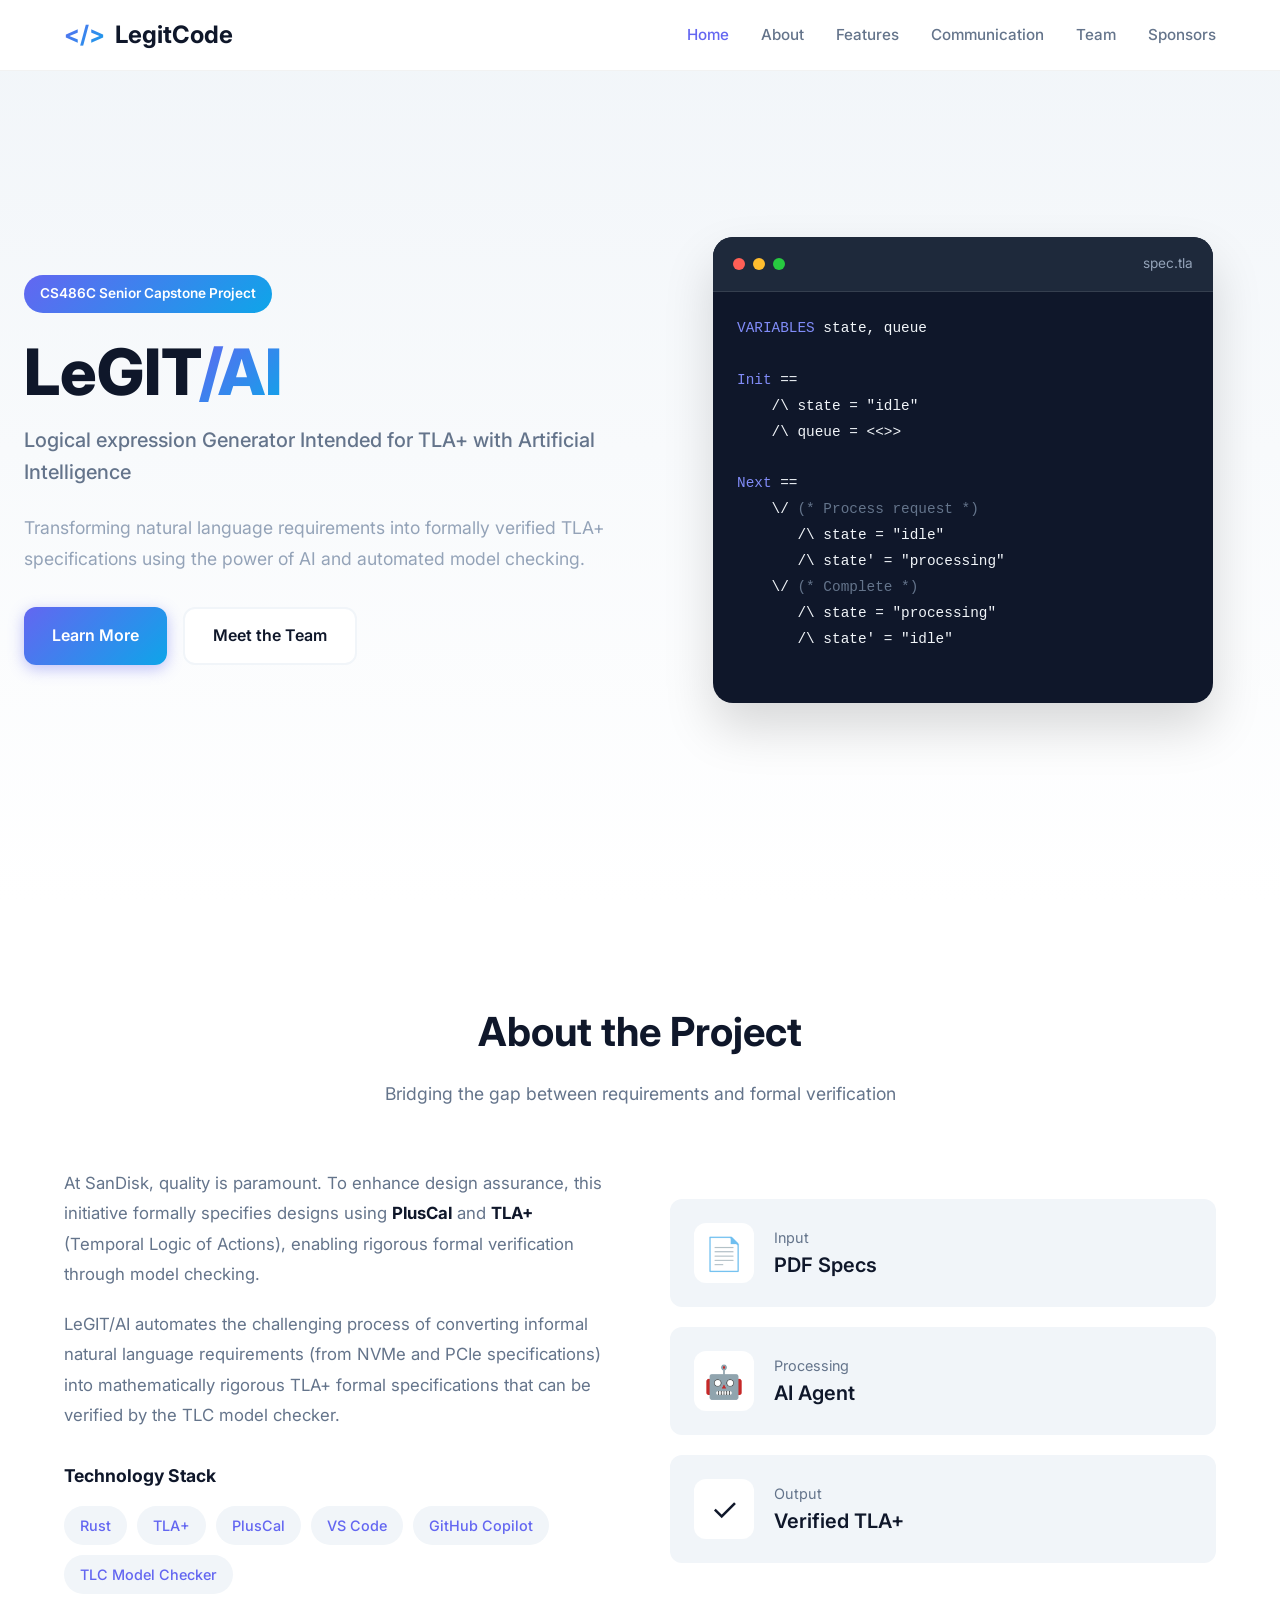
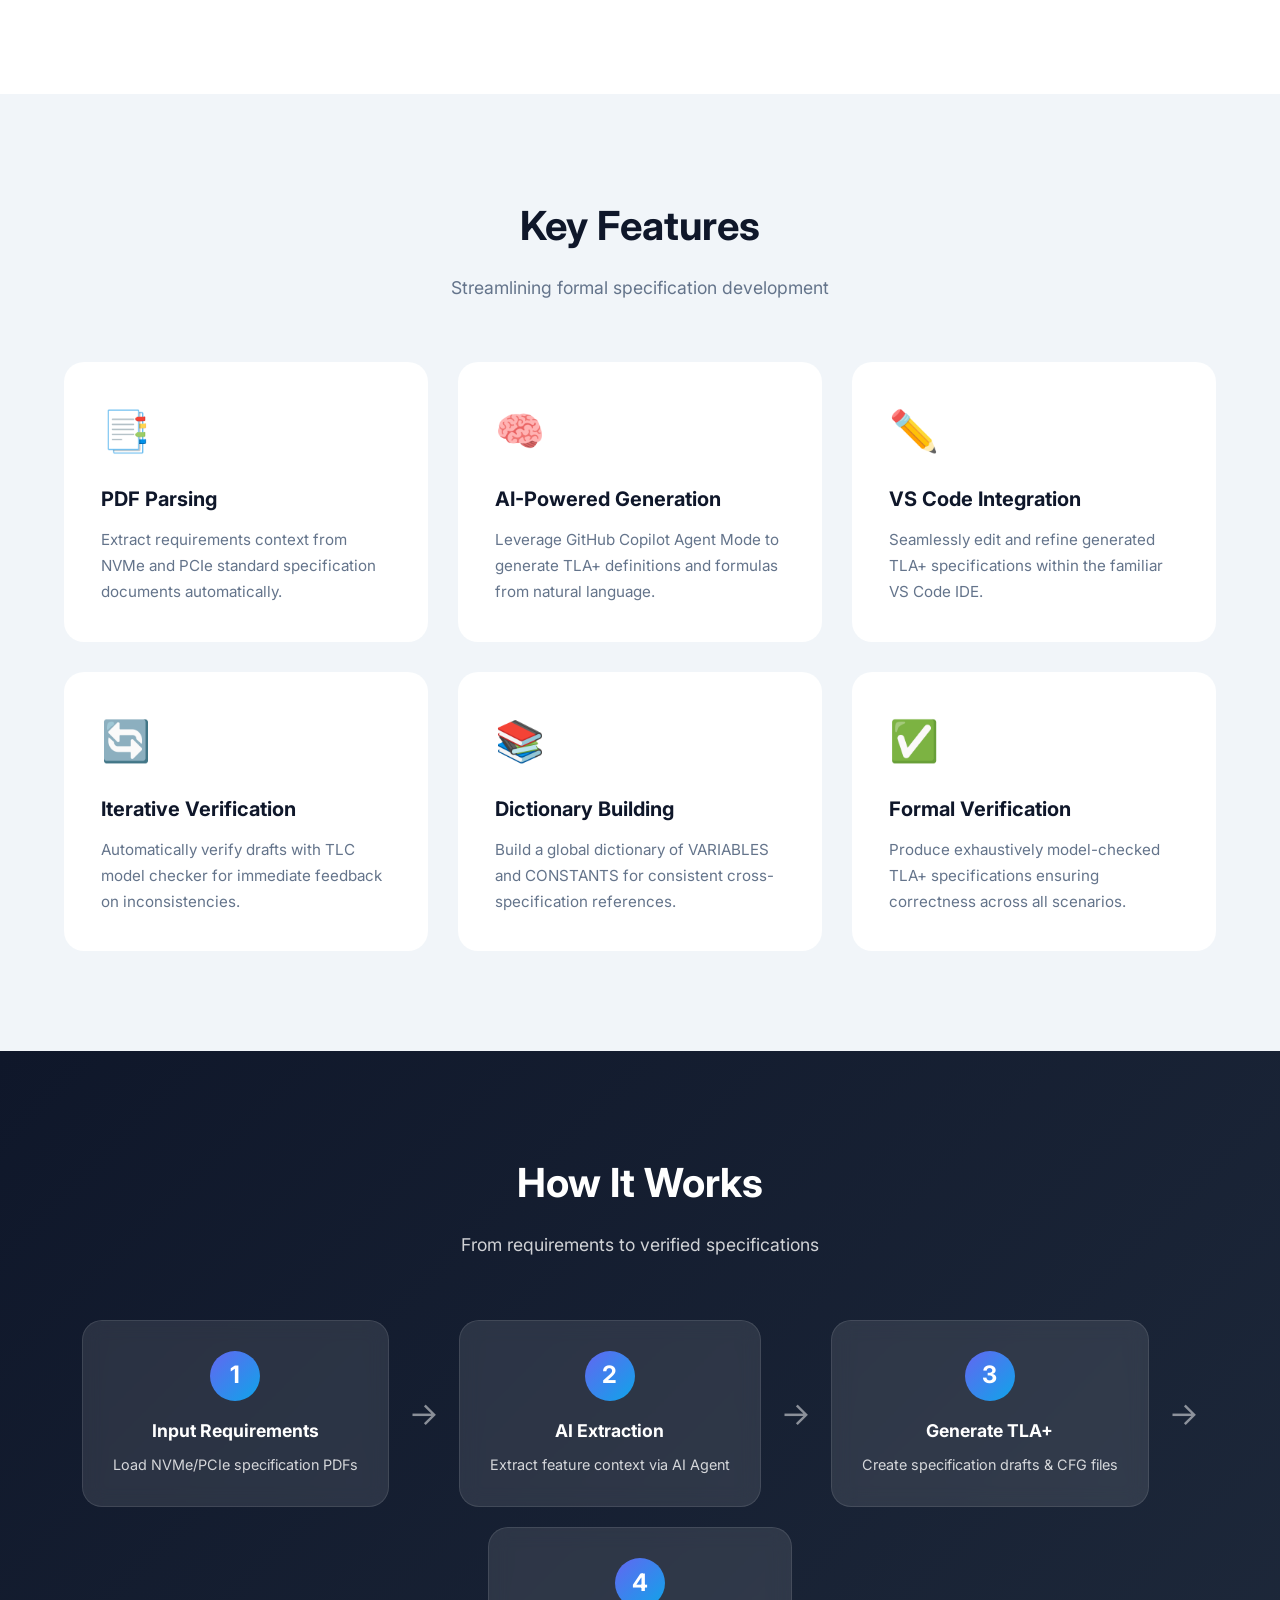
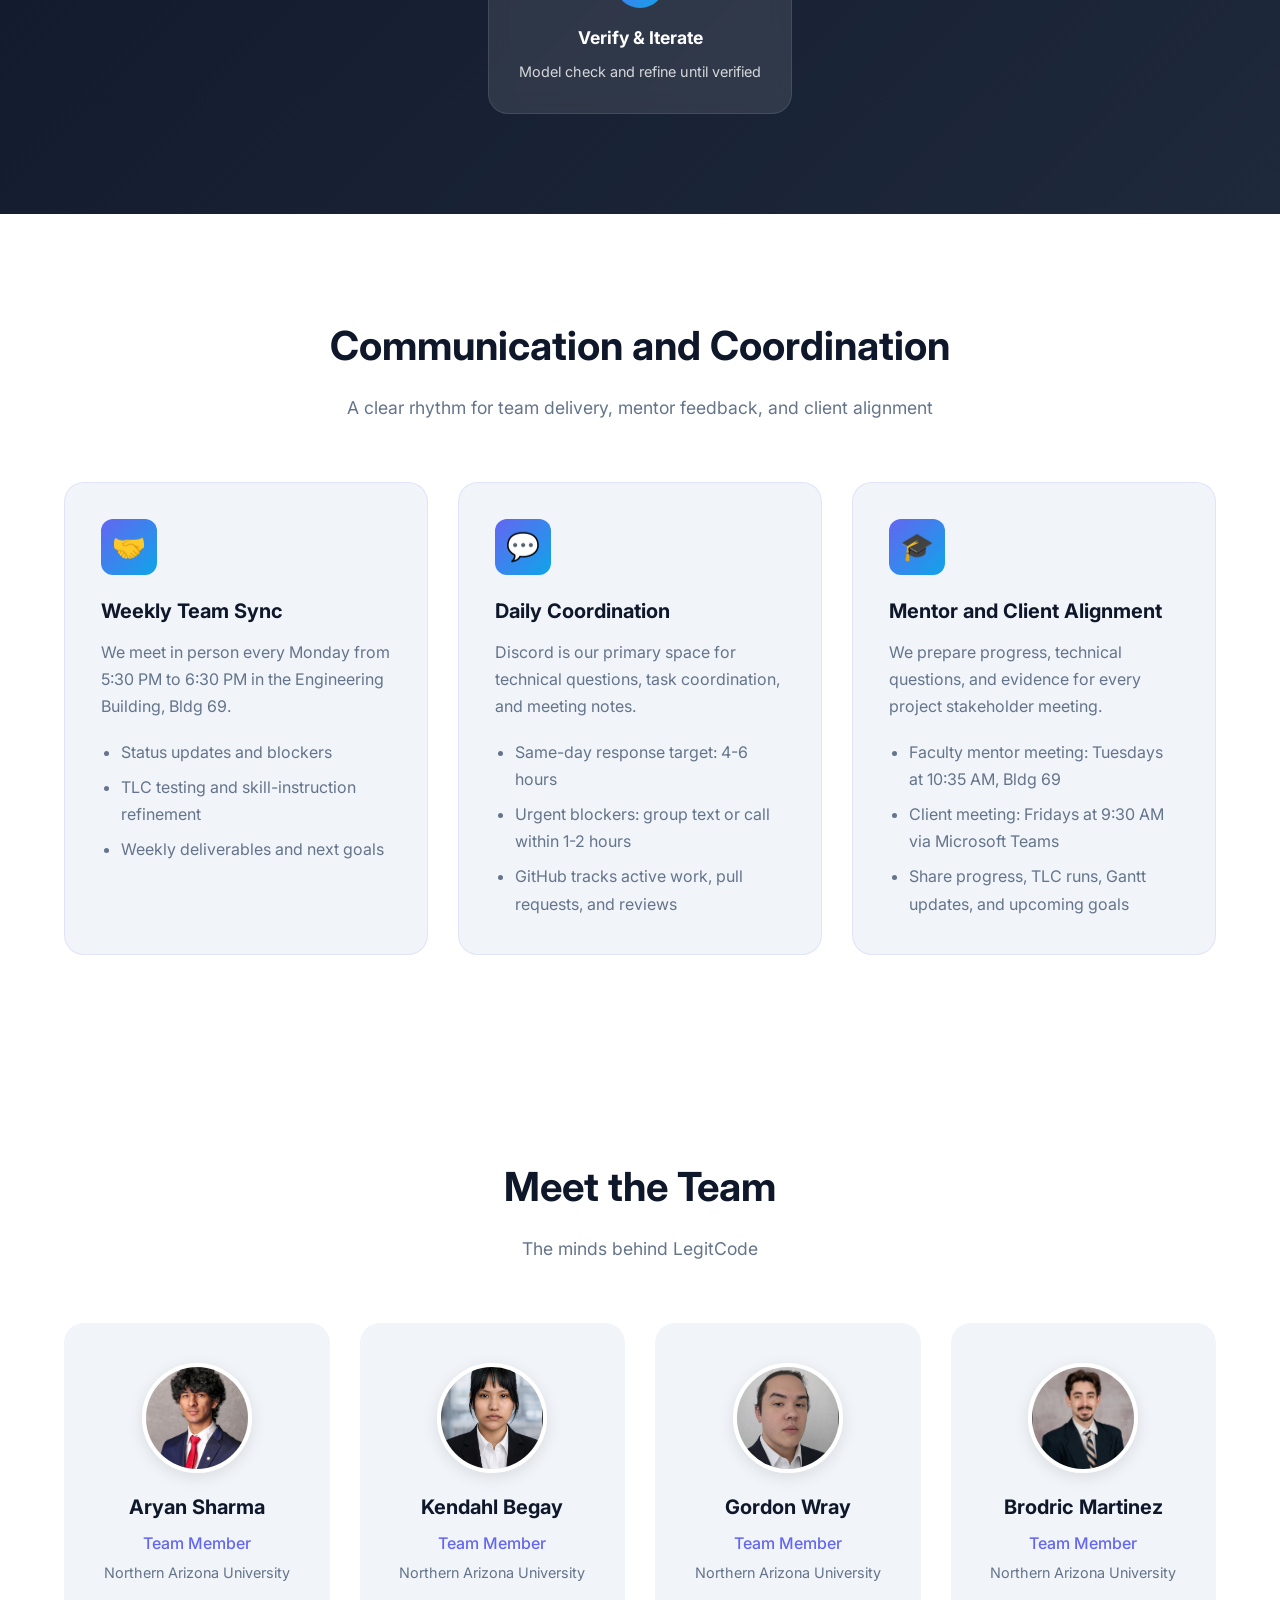
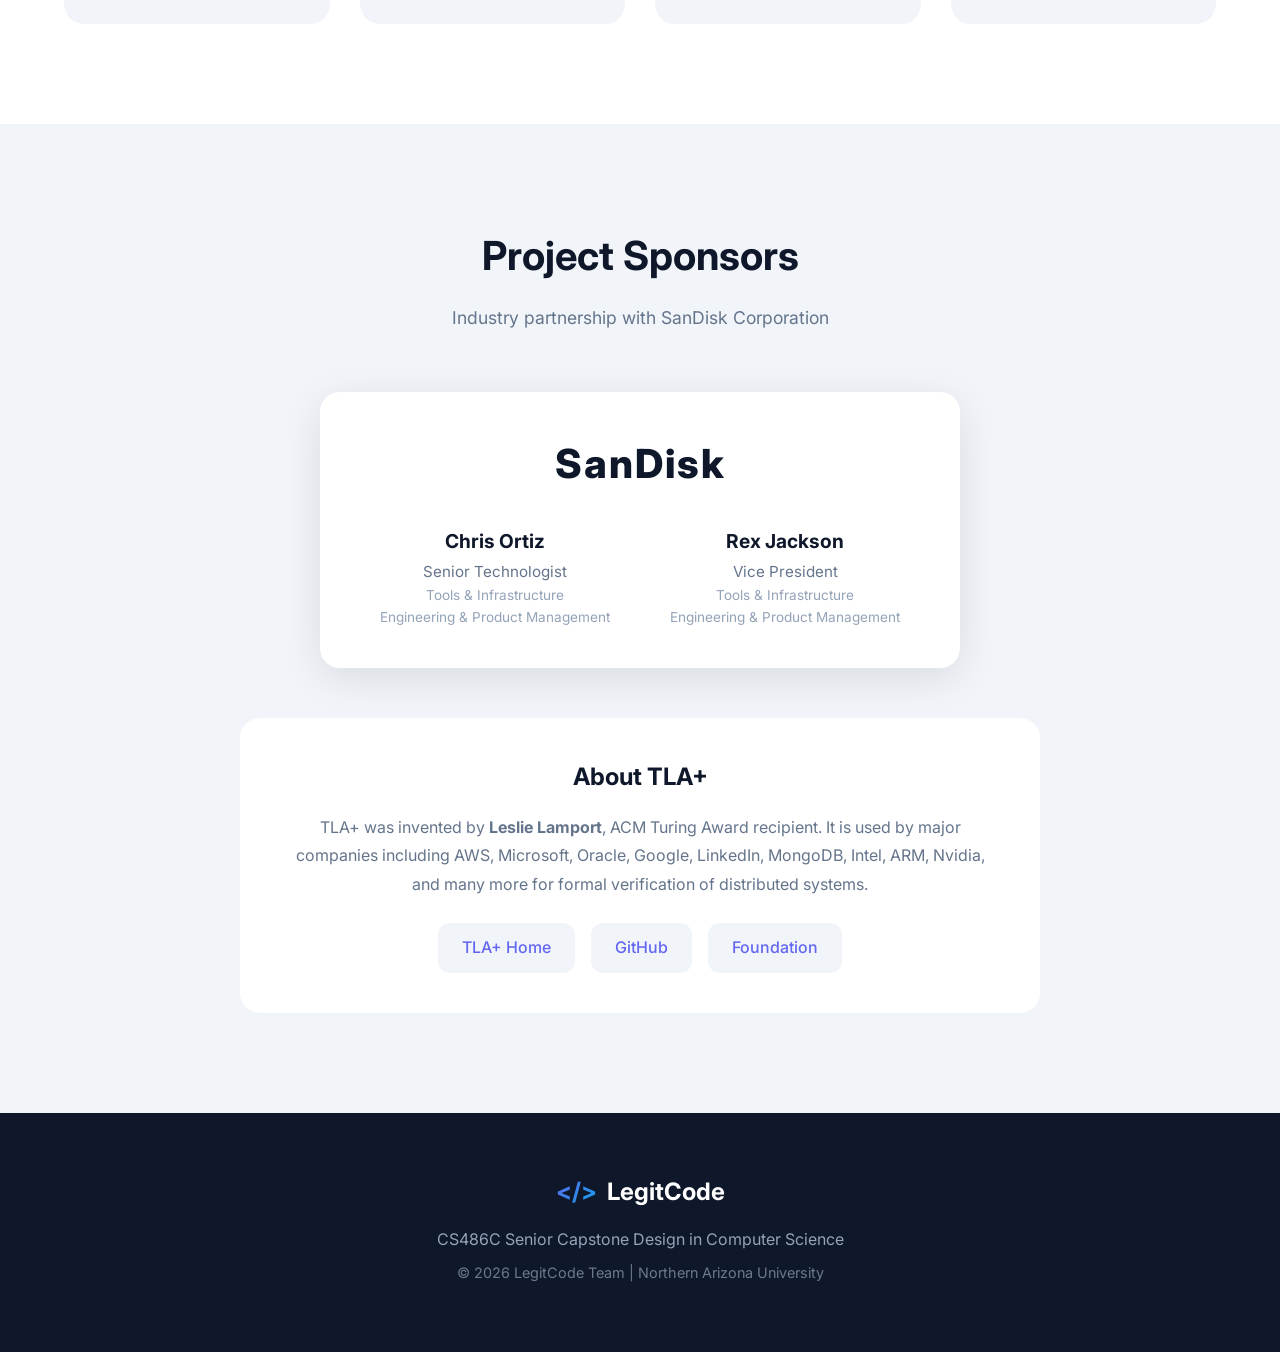
==== commit 6ab425be: "Add communication and coordination section" ====
--- a/index.html
+++ b/index.html
@@ -19,6 +19,7 @@
                 <li><a href="#home">Home</a></li>
                 <li><a href="#about">About</a></li>
                 <li><a href="#features">Features</a></li>
+                <li><a href="#communication">Communication</a></li>
                 <li><a href="#team">Team</a></li>
                 <li><a href="#sponsors">Sponsors</a></li>
             </ul>
@@ -212,6 +213,48 @@
         </div>
     </section>
 
+    <!-- Communication Section -->
+    <section id="communication" class="communication">
+        <div class="container">
+            <div class="section-header">
+                <h2>Communication and Coordination</h2>
+                <p>A clear rhythm for team delivery, mentor feedback, and client alignment</p>
+            </div>
+            <div class="communication-grid">
+                <article class="communication-card">
+                    <div class="communication-icon">🤝</div>
+                    <h3>Weekly Team Sync</h3>
+                    <p>We meet in person every Monday from 5:30 PM to 6:30 PM in the Engineering Building, Bldg 69.</p>
+                    <ul>
+                        <li>Status updates and blockers</li>
+                        <li>TLC testing and skill-instruction refinement</li>
+                        <li>Weekly deliverables and next goals</li>
+                    </ul>
+                </article>
+                <article class="communication-card">
+                    <div class="communication-icon">💬</div>
+                    <h3>Daily Coordination</h3>
+                    <p>Discord is our primary space for technical questions, task coordination, and meeting notes.</p>
+                    <ul>
+                        <li>Same-day response target: 4-6 hours</li>
+                        <li>Urgent blockers: group text or call within 1-2 hours</li>
+                        <li>GitHub tracks active work, pull requests, and reviews</li>
+                    </ul>
+                </article>
+                <article class="communication-card">
+                    <div class="communication-icon">🎓</div>
+                    <h3>Mentor and Client Alignment</h3>
+                    <p>We prepare progress, technical questions, and evidence for every project stakeholder meeting.</p>
+                    <ul>
+                        <li>Faculty mentor meeting: Tuesdays at 10:35 AM, Bldg 69</li>
+                        <li>Client meeting: Fridays at 9:30 AM via Microsoft Teams</li>
+                        <li>Share progress, TLC runs, Gantt updates, and upcoming goals</li>
+                    </ul>
+                </article>
+            </div>
+        </div>
+    </section>
+
     <!-- Team Section -->
     <section id="team" class="team">
         <div class="container">
--- a/styles.css
+++ b/styles.css
@@ -1,17 +1,3 @@
-/* Profile photo for team cards */
-.profile-photo {
-    width: 180px;
-    height: 220px;
-    object-fit: contain;
-    border-radius: 10px;
-    border: 2px solid #eee;
-    box-shadow: 0 2px 8px rgba(0,0,0,0.08);
-    margin-bottom: 10px;
-    background: #fff;
-    display: block;
-    margin-left: auto;
-    margin-right: auto;
-}
 /* Team Section Images */
 .team-section {
     display: flex;
@@ -525,7 +511,80 @@
     opacity: 0.5;
 }
 
+/* Communication Section */
+.communication {
+    background: var(--white);
+}
+
+.communication-grid {
+    display: grid;
+    grid-template-columns: repeat(3, 1fr);
+    gap: 30px;
+}
+
+.communication-card {
+    padding: 36px;
+    background: var(--light);
+    border: 1px solid rgba(99, 102, 241, 0.12);
+    border-radius: var(--radius-lg);
+    transition: var(--transition);
+}
+
+.communication-card:hover {
+    transform: translateY(-8px);
+    background: var(--white);
+    box-shadow: var(--shadow-lg);
+}
+
+.communication-icon {
+    width: 56px;
+    height: 56px;
+    display: grid;
+    place-items: center;
+    margin-bottom: 20px;
+    border-radius: var(--radius);
+    background: var(--gradient);
+    font-size: 1.7rem;
+}
+
+.communication-card h3 {
+    margin-bottom: 12px;
+    color: var(--dark);
+    font-size: 1.25rem;
+}
+
+.communication-card p,
+.communication-card li {
+    color: var(--gray);
+    line-height: 1.7;
+}
+
+.communication-card p {
+    margin-bottom: 18px;
+}
+
+.communication-card ul {
+    padding-left: 20px;
+}
+
+.communication-card li + li {
+    margin-top: 8px;
+}
+
 /* Team Section */
+/* Team member profile images - circular, card-like */
+.member-avatar-img {
+    width: 110px;
+    height: 110px;
+    object-fit: cover;
+    border-radius: 50%;
+    border: 4px solid #fff;
+    box-shadow: 0 4px 16px rgba(0,0,0,0.10);
+    margin-bottom: 18px;
+    display: block;
+    margin-left: auto;
+    margin-right: auto;
+}
 .team {
     background: var(--white);
 }
@@ -730,6 +789,10 @@
         grid-template-columns: repeat(2, 1fr);
     }
 
+    .communication-grid {
+        grid-template-columns: 1fr;
+    }
+
     .team-grid {
         grid-template-columns: repeat(2, 1fr);
     }
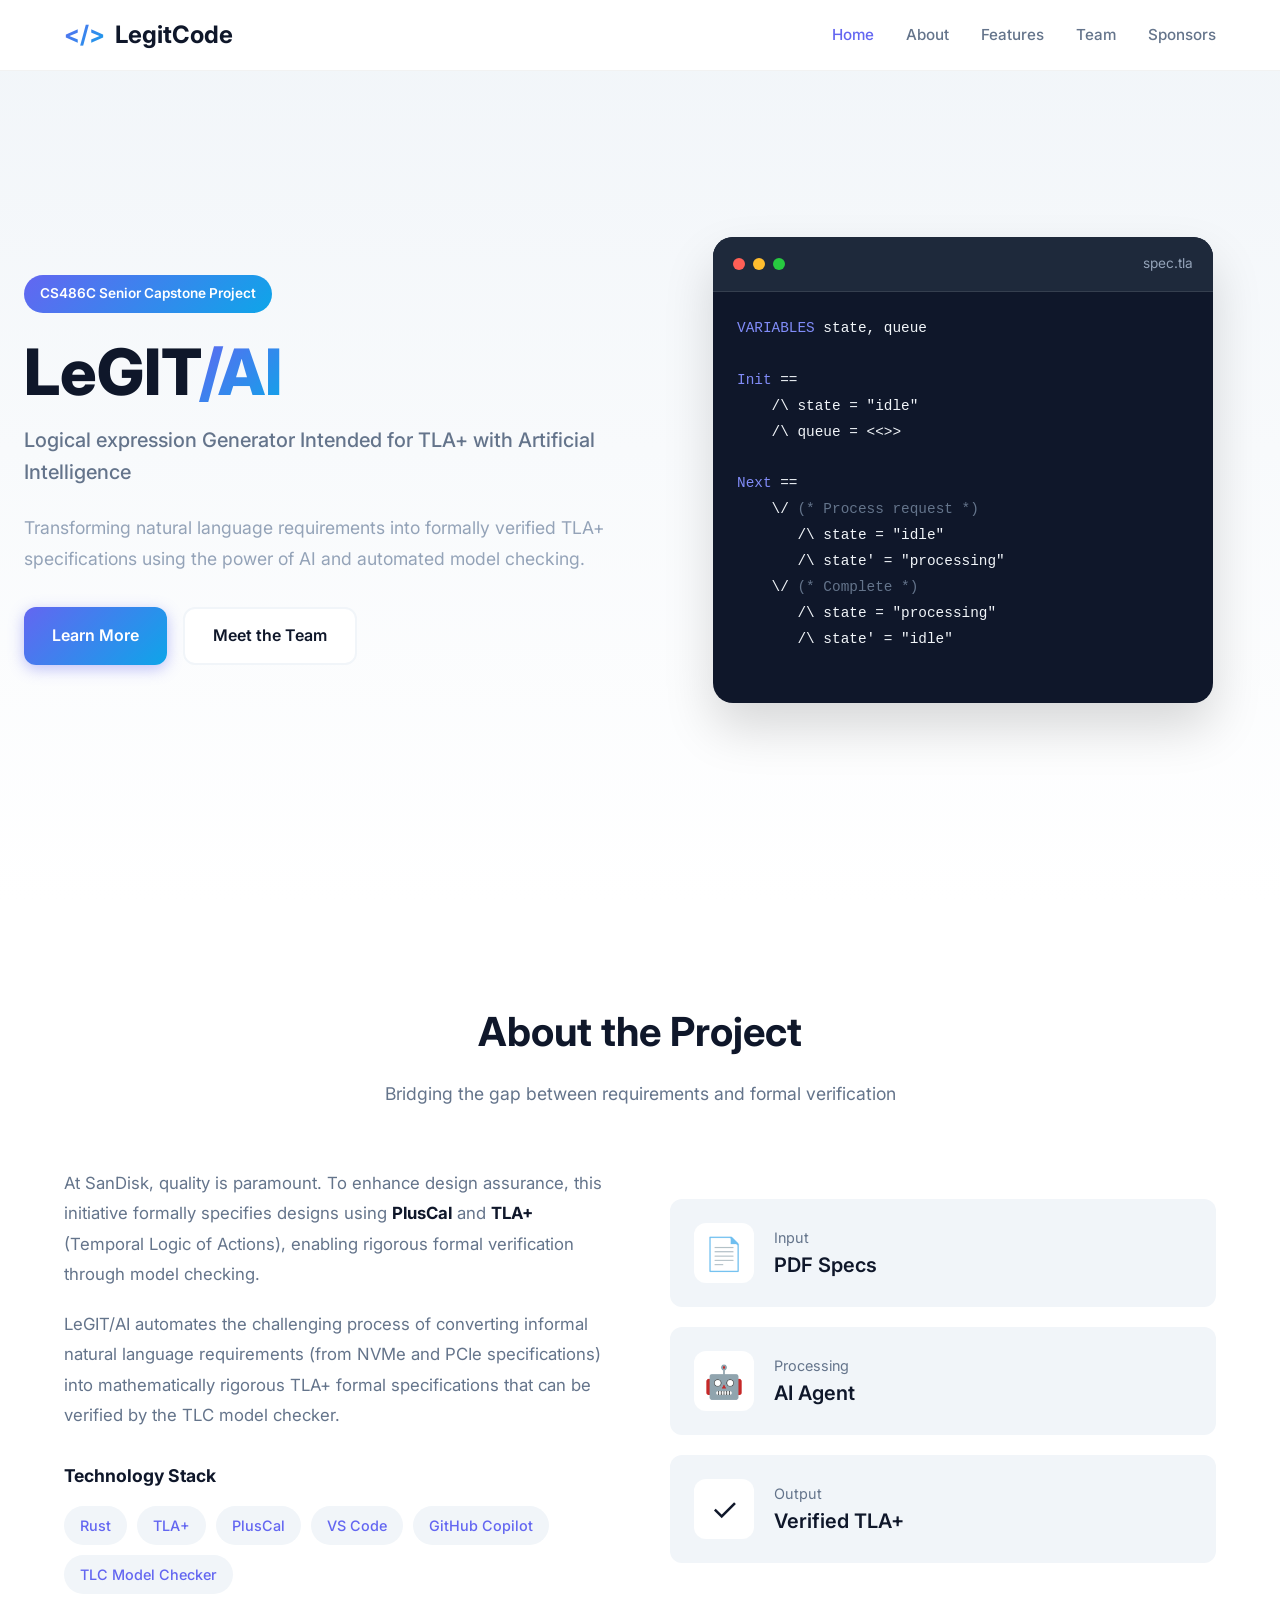
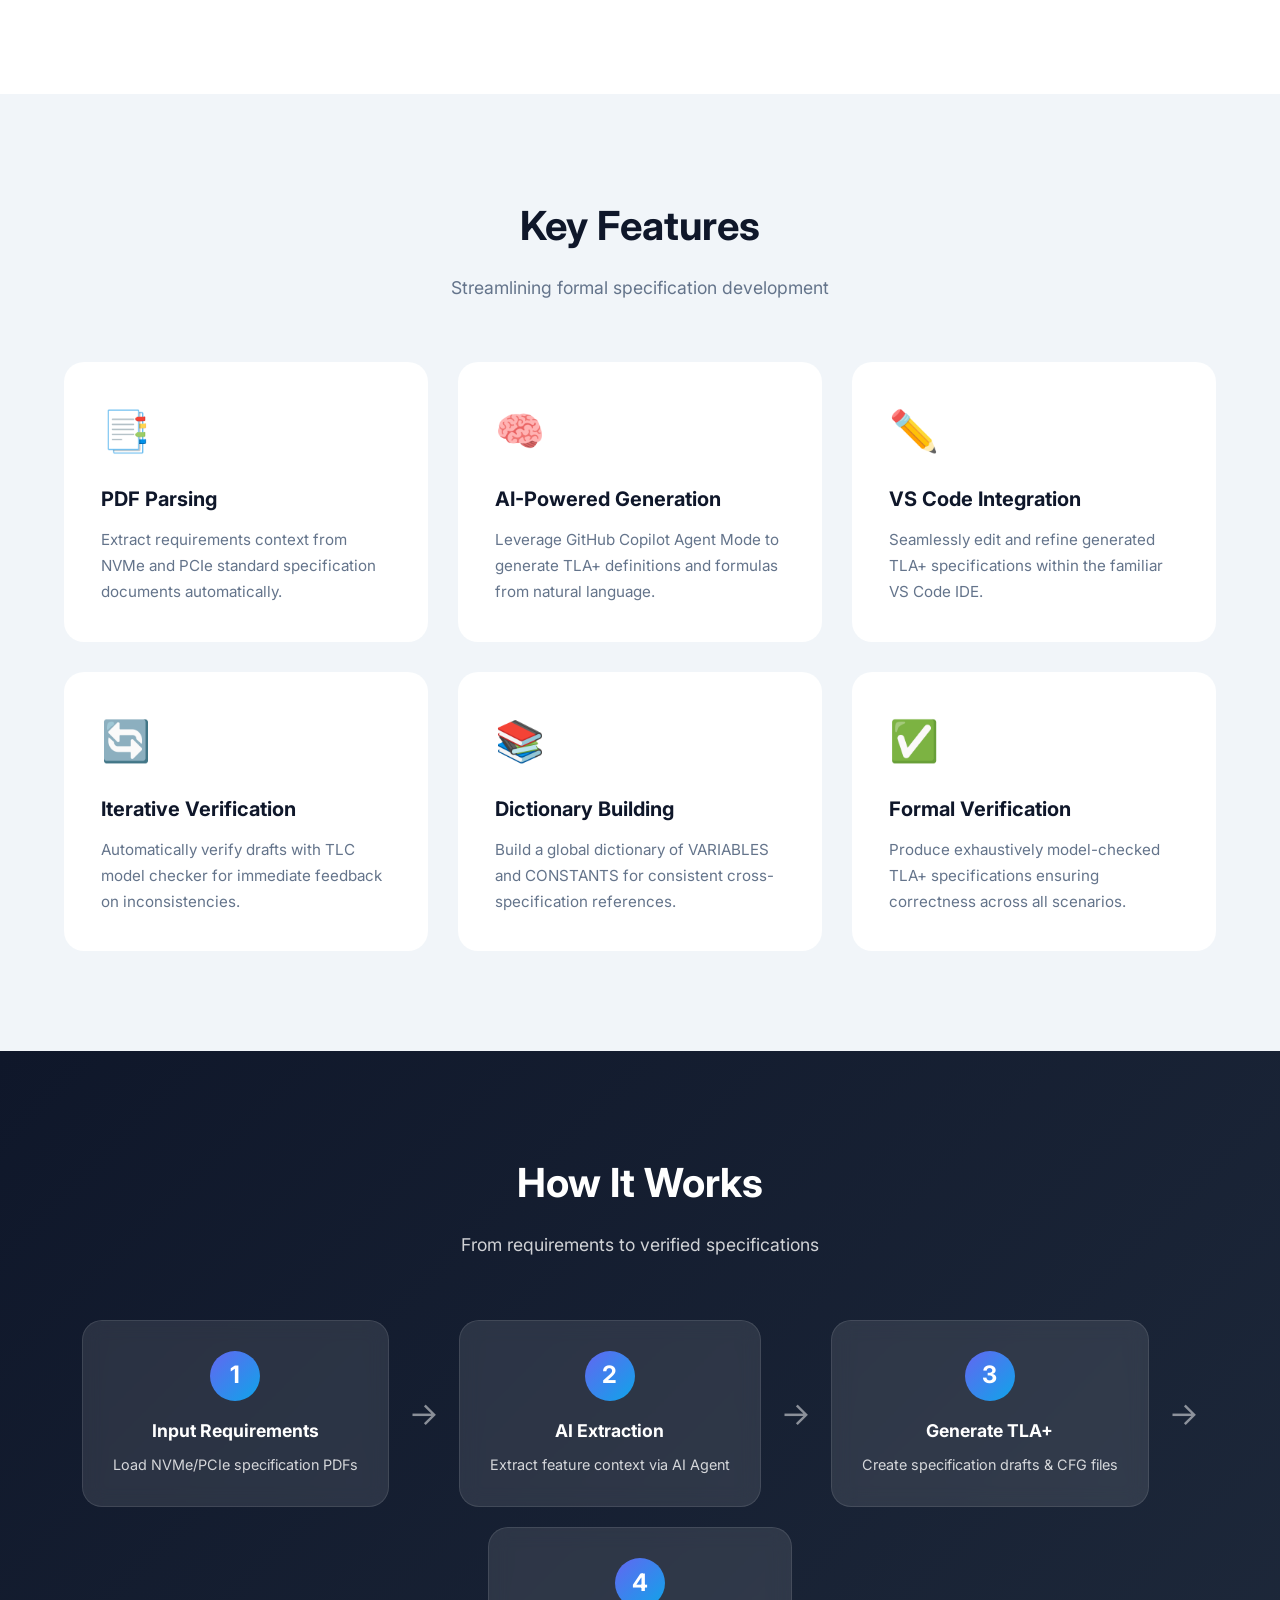
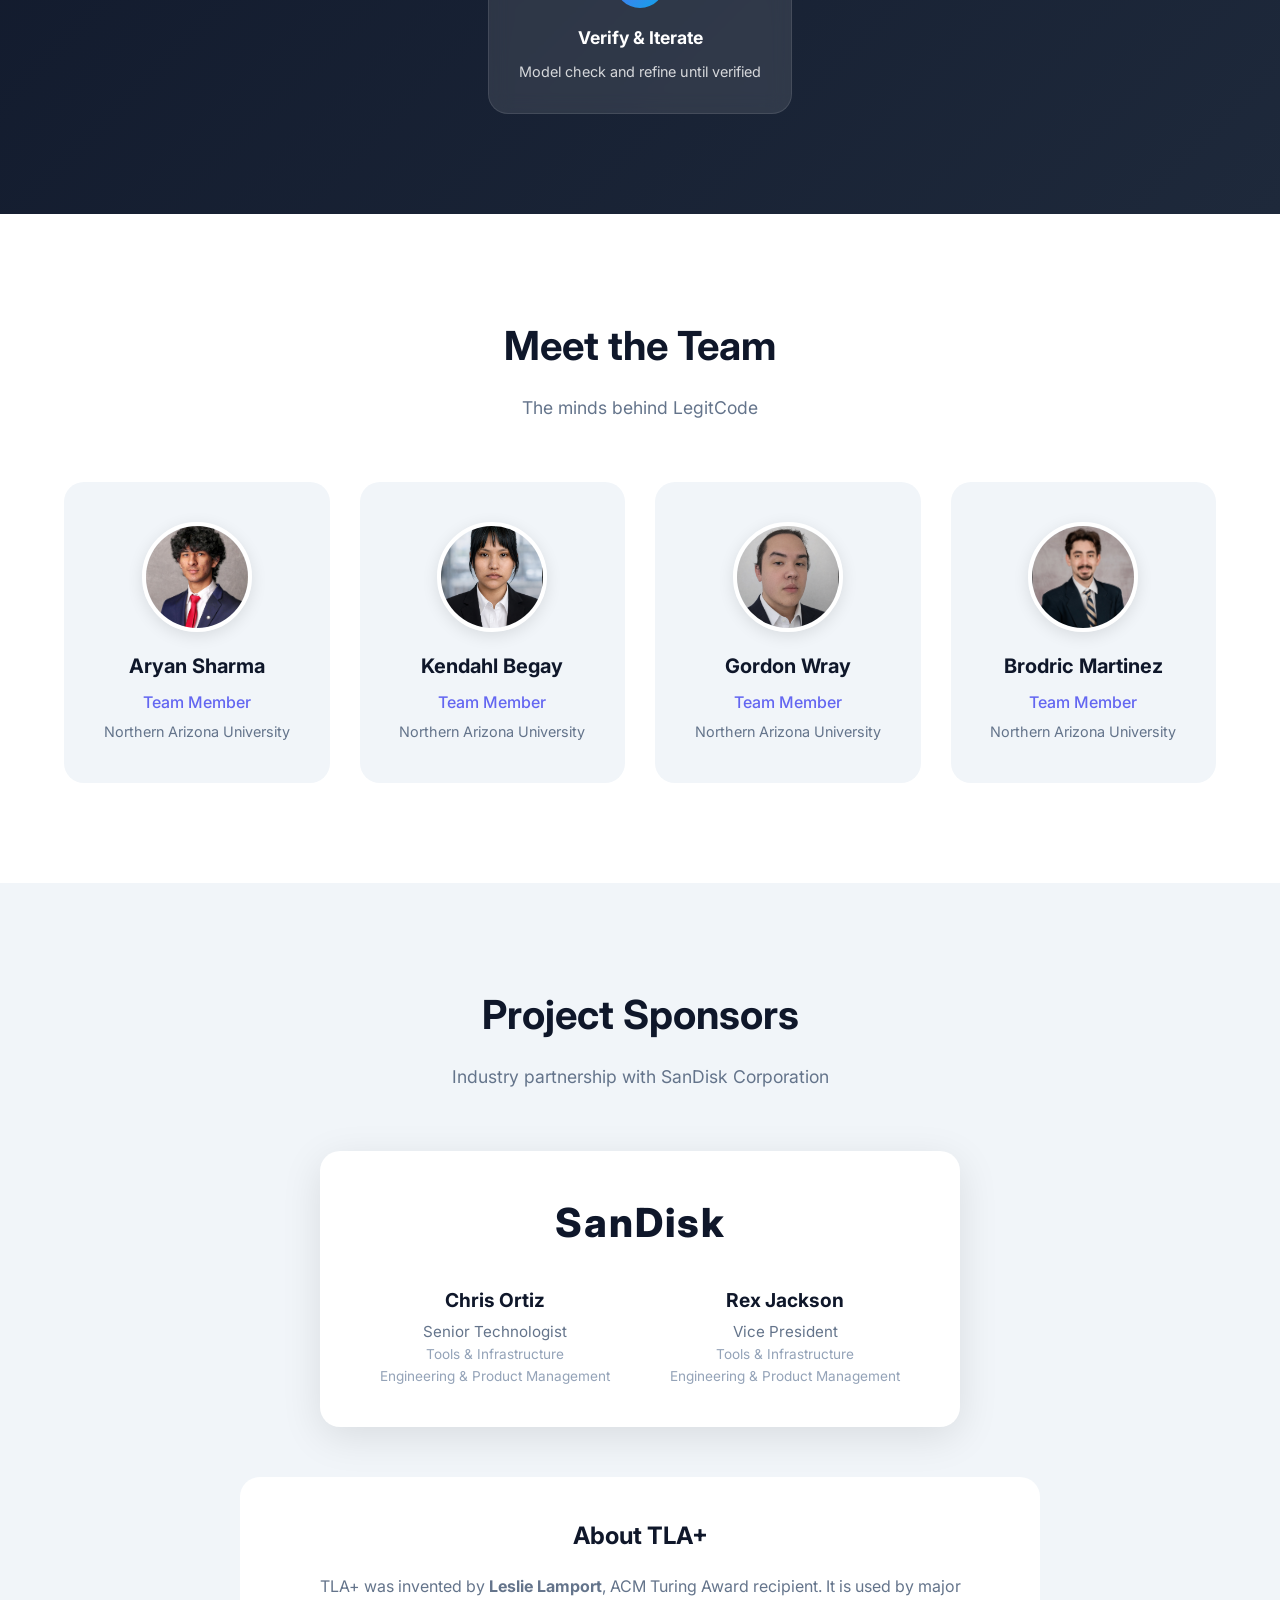
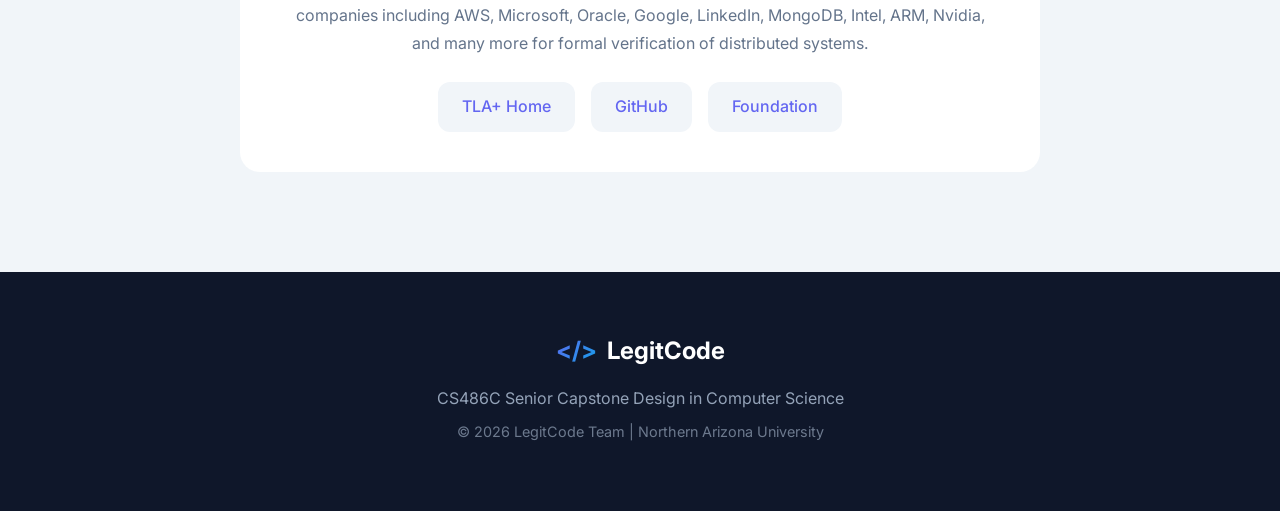
==== commit 21ca7b80: "Revert "Add communication and coordination section" This reverts commit 6ab425be48045b978a0a7353e14b" ====
--- a/index.html
+++ b/index.html
@@ -19,7 +19,6 @@
                 <li><a href="#home">Home</a></li>
                 <li><a href="#about">About</a></li>
                 <li><a href="#features">Features</a></li>
-                <li><a href="#communication">Communication</a></li>
                 <li><a href="#team">Team</a></li>
                 <li><a href="#sponsors">Sponsors</a></li>
             </ul>
@@ -213,48 +212,6 @@
         </div>
     </section>
 
-    <!-- Communication Section -->
-    <section id="communication" class="communication">
-        <div class="container">
-            <div class="section-header">
-                <h2>Communication and Coordination</h2>
-                <p>A clear rhythm for team delivery, mentor feedback, and client alignment</p>
-            </div>
-            <div class="communication-grid">
-                <article class="communication-card">
-                    <div class="communication-icon">🤝</div>
-                    <h3>Weekly Team Sync</h3>
-                    <p>We meet in person every Monday from 5:30 PM to 6:30 PM in the Engineering Building, Bldg 69.</p>
-                    <ul>
-                        <li>Status updates and blockers</li>
-                        <li>TLC testing and skill-instruction refinement</li>
-                        <li>Weekly deliverables and next goals</li>
-                    </ul>
-                </article>
-                <article class="communication-card">
-                    <div class="communication-icon">💬</div>
-                    <h3>Daily Coordination</h3>
-                    <p>Discord is our primary space for technical questions, task coordination, and meeting notes.</p>
-                    <ul>
-                        <li>Same-day response target: 4-6 hours</li>
-                        <li>Urgent blockers: group text or call within 1-2 hours</li>
-                        <li>GitHub tracks active work, pull requests, and reviews</li>
-                    </ul>
-                </article>
-                <article class="communication-card">
-                    <div class="communication-icon">🎓</div>
-                    <h3>Mentor and Client Alignment</h3>
-                    <p>We prepare progress, technical questions, and evidence for every project stakeholder meeting.</p>
-                    <ul>
-                        <li>Faculty mentor meeting: Tuesdays at 10:35 AM, Bldg 69</li>
-                        <li>Client meeting: Fridays at 9:30 AM via Microsoft Teams</li>
-                        <li>Share progress, TLC runs, Gantt updates, and upcoming goals</li>
-                    </ul>
-                </article>
-            </div>
-        </div>
-    </section>
-
     <!-- Team Section -->
     <section id="team" class="team">
         <div class="container">
--- a/styles.css
+++ b/styles.css
@@ -511,66 +511,6 @@
     opacity: 0.5;
 }
 
-/* Communication Section */
-.communication {
-    background: var(--white);
-}
-
-.communication-grid {
-    display: grid;
-    grid-template-columns: repeat(3, 1fr);
-    gap: 30px;
-}
-
-.communication-card {
-    padding: 36px;
-    background: var(--light);
-    border: 1px solid rgba(99, 102, 241, 0.12);
-    border-radius: var(--radius-lg);
-    transition: var(--transition);
-}
-
-.communication-card:hover {
-    transform: translateY(-8px);
-    background: var(--white);
-    box-shadow: var(--shadow-lg);
-}
-
-.communication-icon {
-    width: 56px;
-    height: 56px;
-    display: grid;
-    place-items: center;
-    margin-bottom: 20px;
-    border-radius: var(--radius);
-    background: var(--gradient);
-    font-size: 1.7rem;
-}
-
-.communication-card h3 {
-    margin-bottom: 12px;
-    color: var(--dark);
-    font-size: 1.25rem;
-}
-
-.communication-card p,
-.communication-card li {
-    color: var(--gray);
-    line-height: 1.7;
-}
-
-.communication-card p {
-    margin-bottom: 18px;
-}
-
-.communication-card ul {
-    padding-left: 20px;
-}
-
-.communication-card li + li {
-    margin-top: 8px;
-}
-
 /* Team Section */
 /* Team member profile images - circular, card-like */
 .member-avatar-img {
@@ -789,10 +729,6 @@
         grid-template-columns: repeat(2, 1fr);
     }
 
-    .communication-grid {
-        grid-template-columns: 1fr;
-    }
-
     .team-grid {
         grid-template-columns: repeat(2, 1fr);
     }
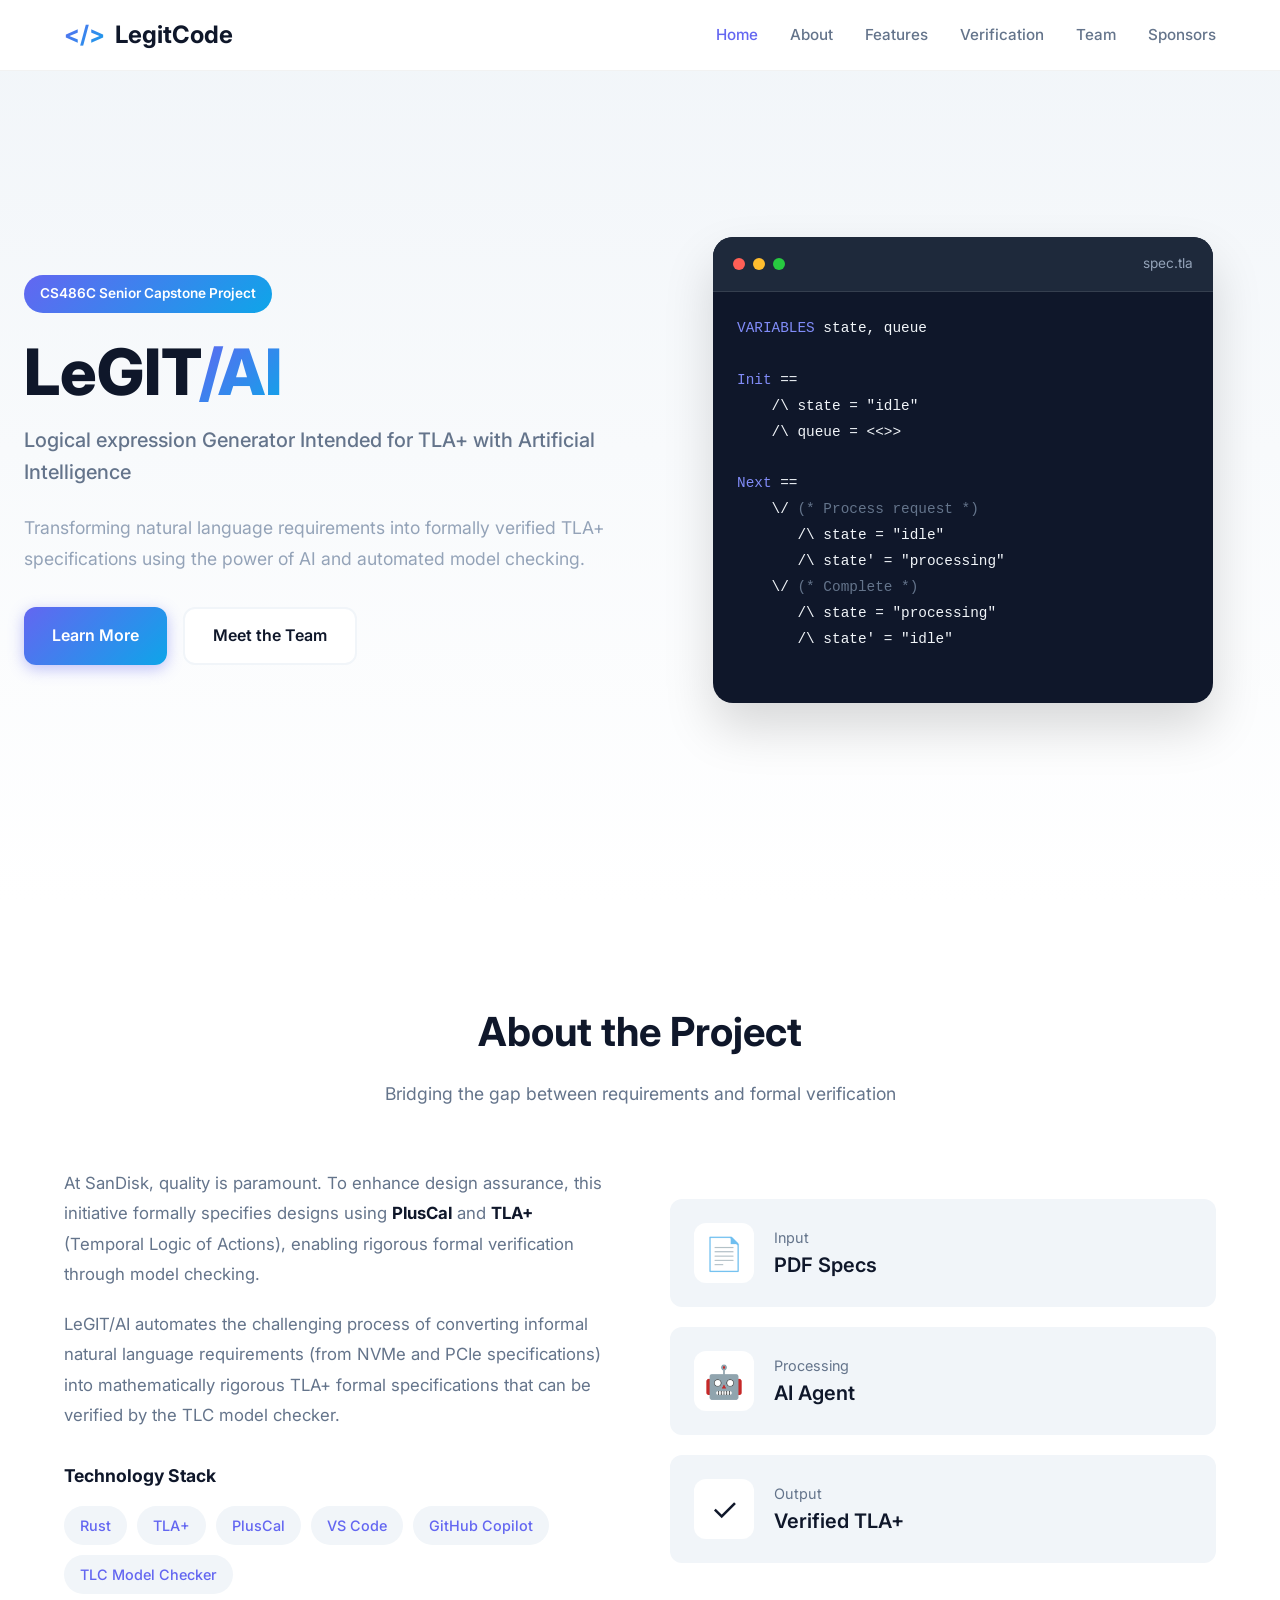
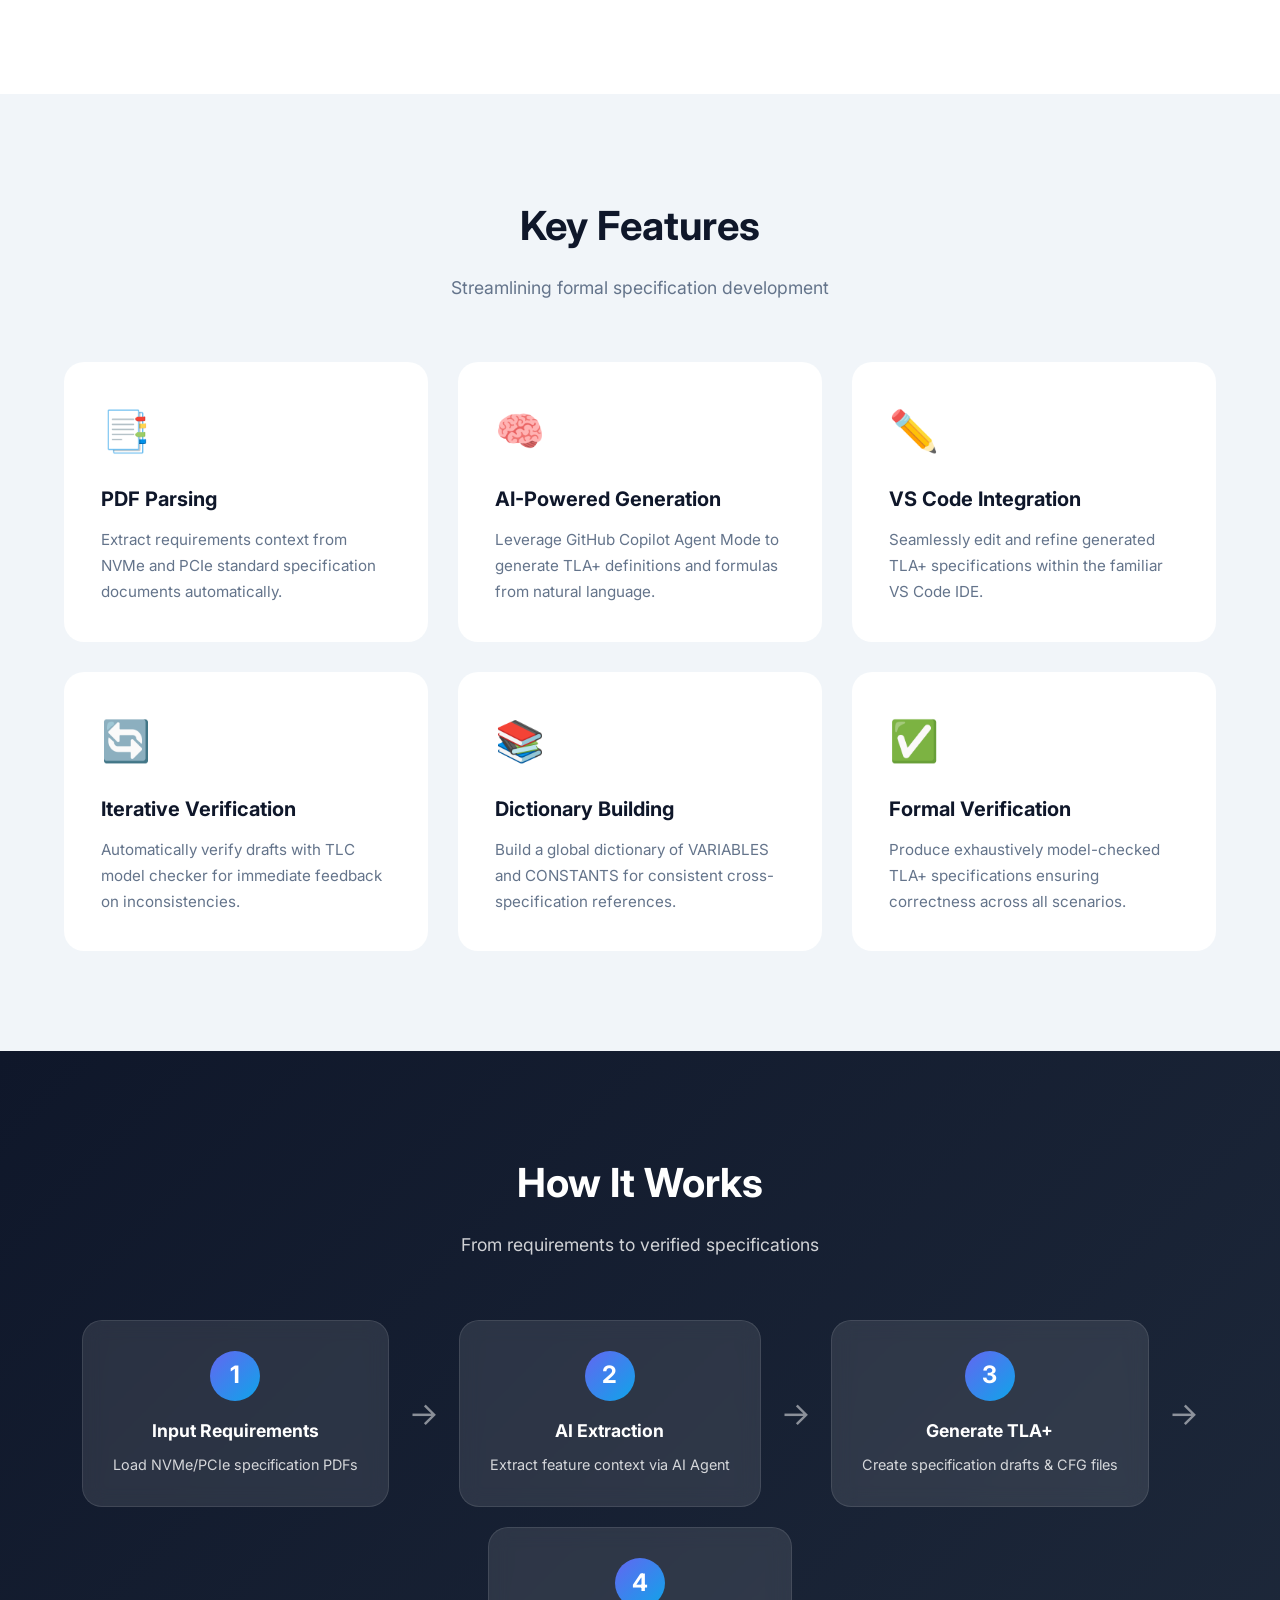
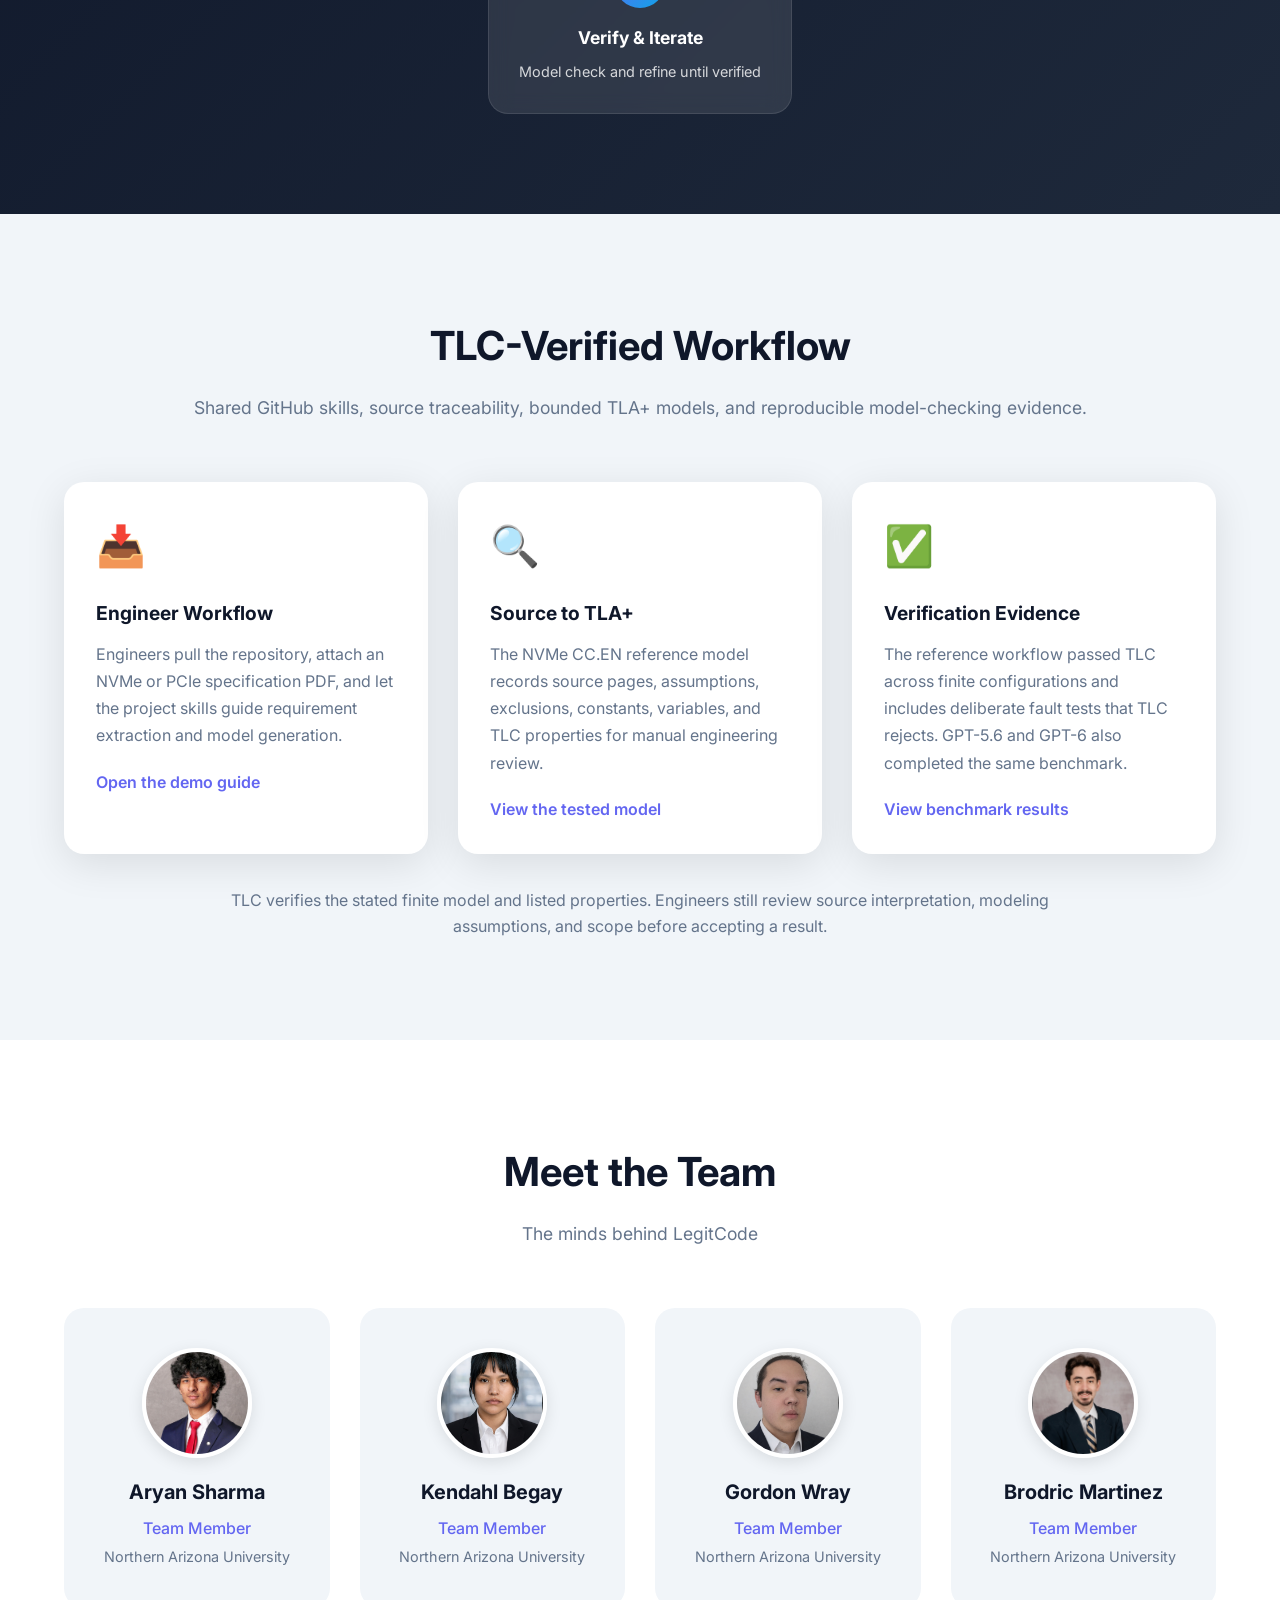
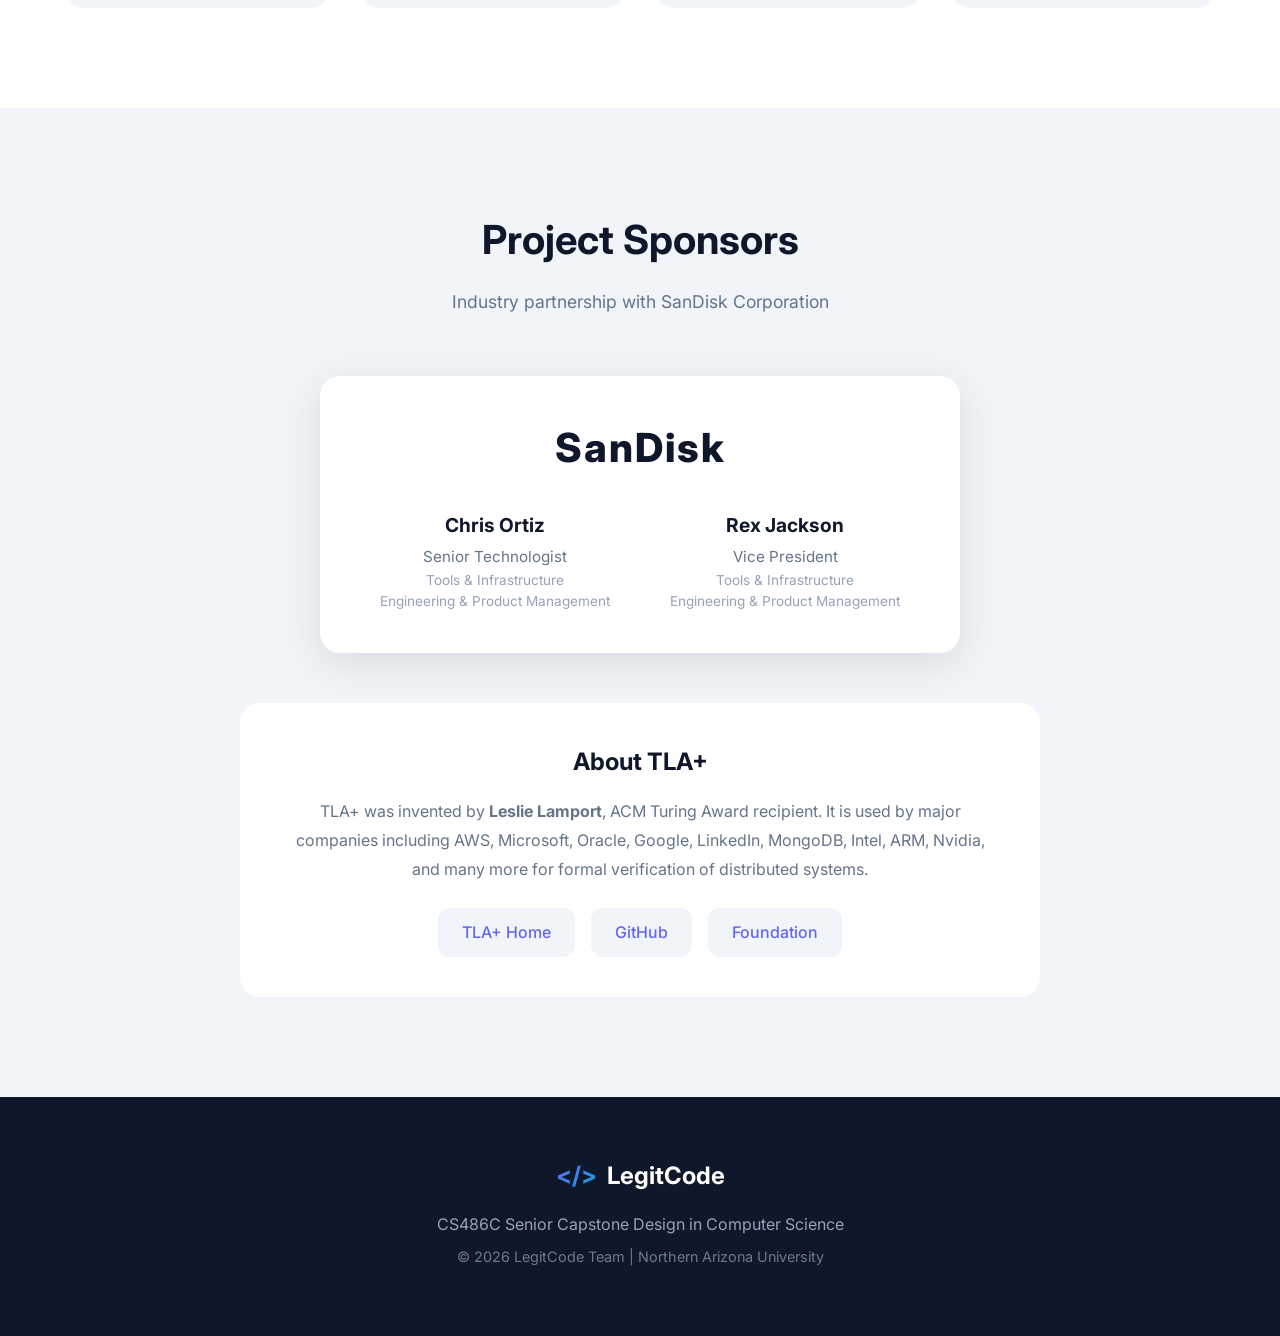
==== commit 25c6e34a: "Add TLC-verified formal modeling workflow" ====
--- a/index.html
+++ b/index.html
@@ -19,6 +19,7 @@
                 <li><a href="#home">Home</a></li>
                 <li><a href="#about">About</a></li>
                 <li><a href="#features">Features</a></li>
+                <li><a href="#verification">Verification</a></li>
                 <li><a href="#team">Team</a></li>
                 <li><a href="#sponsors">Sponsors</a></li>
             </ul>
@@ -212,6 +213,37 @@
         </div>
     </section>
 
+    <!-- TLC Verification Evidence Section -->
+    <section id="verification" class="verification">
+        <div class="container">
+            <div class="section-header">
+                <h2>TLC-Verified Workflow</h2>
+                <p>Shared GitHub skills, source traceability, bounded TLA+ models, and reproducible model-checking evidence.</p>
+            </div>
+            <div class="verification-grid">
+                <article class="verification-card">
+                    <div class="feature-icon">📥</div>
+                    <h3>Engineer Workflow</h3>
+                    <p>Engineers pull the repository, attach an NVMe or PCIe specification PDF, and let the project skills guide requirement extraction and model generation.</p>
+                    <a class="verification-link" href="https://github.com/bsm288/LeGIT-AI-Website/blob/main/docs/SKILLS_DEMO.md">Open the demo guide</a>
+                </article>
+                <article class="verification-card">
+                    <div class="feature-icon">🔍</div>
+                    <h3>Source to TLA+</h3>
+                    <p>The NVMe CC.EN reference model records source pages, assumptions, exclusions, constants, variables, and TLC properties for manual engineering review.</p>
+                    <a class="verification-link" href="https://github.com/bsm288/LeGIT-AI-Website/blob/main/examples/nvme-cc-enable/NVMeCCEnable.tla">View the tested model</a>
+                </article>
+                <article class="verification-card">
+                    <div class="feature-icon">✅</div>
+                    <h3>Verification Evidence</h3>
+                    <p>The reference workflow passed TLC across finite configurations and includes deliberate fault tests that TLC rejects. GPT-5.6 and GPT-6 also completed the same benchmark.</p>
+                    <a class="verification-link" href="https://github.com/bsm288/LeGIT-AI-Website/blob/main/evaluation/cc-en-v1/RESULTS.md">View benchmark results</a>
+                </article>
+            </div>
+            <p class="verification-note">TLC verifies the stated finite model and listed properties. Engineers still review source interpretation, modeling assumptions, and scope before accepting a result.</p>
+        </div>
+    </section>
+
     <!-- Team Section -->
     <section id="team" class="team">
         <div class="container">
--- a/styles.css
+++ b/styles.css
@@ -511,6 +511,59 @@
     opacity: 0.5;
 }
 
+/* Verification Evidence Section */
+.verification {
+    background: var(--light);
+}
+
+.verification-grid {
+    display: grid;
+    grid-template-columns: repeat(3, 1fr);
+    gap: 30px;
+}
+
+.verification-card {
+    background: var(--white);
+    padding: 32px;
+    border-radius: var(--radius-lg);
+    box-shadow: var(--shadow);
+    transition: var(--transition);
+}
+
+.verification-card:hover {
+    transform: translateY(-8px);
+    box-shadow: var(--shadow-lg);
+}
+
+.verification-card h3 {
+    color: var(--dark);
+    font-size: 1.2rem;
+    margin: 14px 0 12px;
+}
+
+.verification-card p {
+    color: var(--gray);
+    line-height: 1.7;
+    margin-bottom: 20px;
+}
+
+.verification-link {
+    color: var(--primary);
+    font-weight: 600;
+    text-decoration: none;
+}
+
+.verification-link:hover {
+    text-decoration: underline;
+}
+
+.verification-note {
+    color: var(--gray);
+    margin: 34px auto 0;
+    max-width: 850px;
+    text-align: center;
+}
+
 /* Team Section */
 /* Team member profile images - circular, card-like */
 .member-avatar-img {
@@ -733,6 +786,10 @@
         grid-template-columns: repeat(2, 1fr);
     }
 
+    .verification-grid {
+        grid-template-columns: 1fr;
+    }
+
     .workflow-steps {
         flex-direction: column;
     }
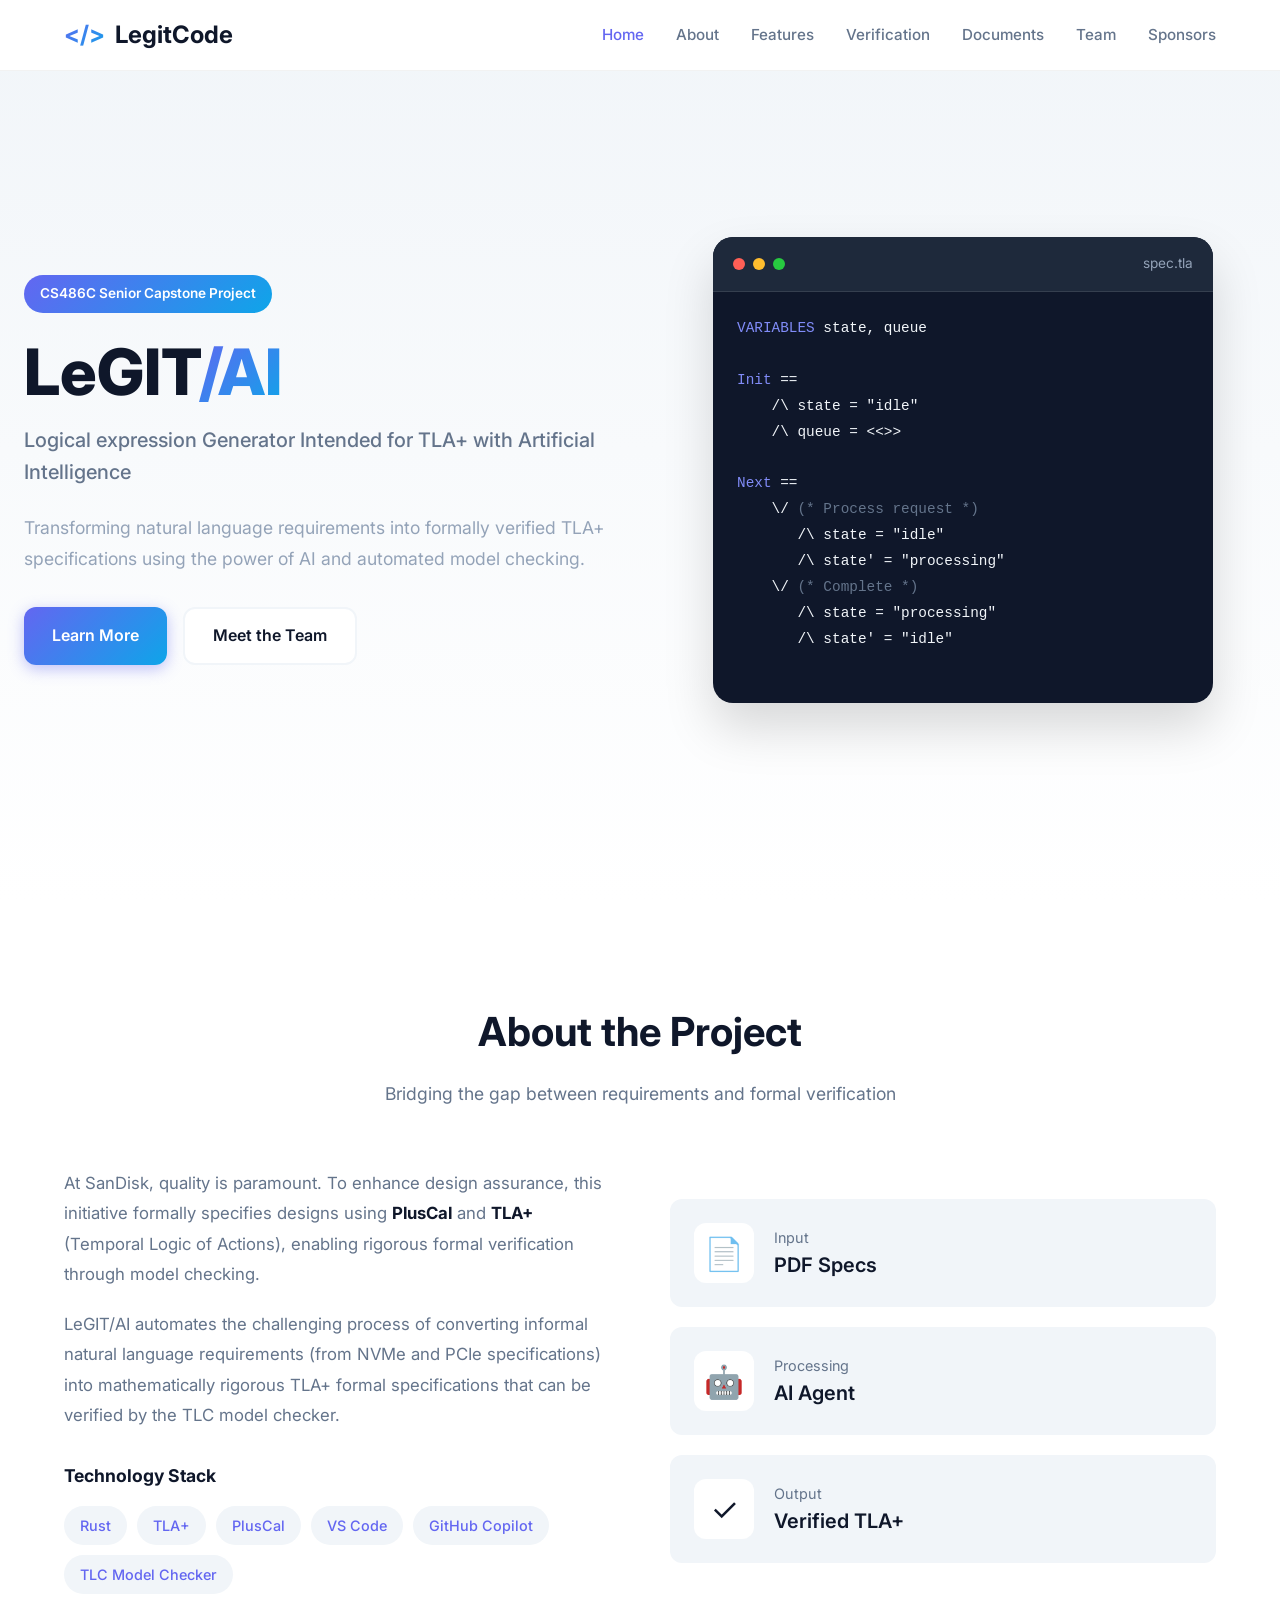
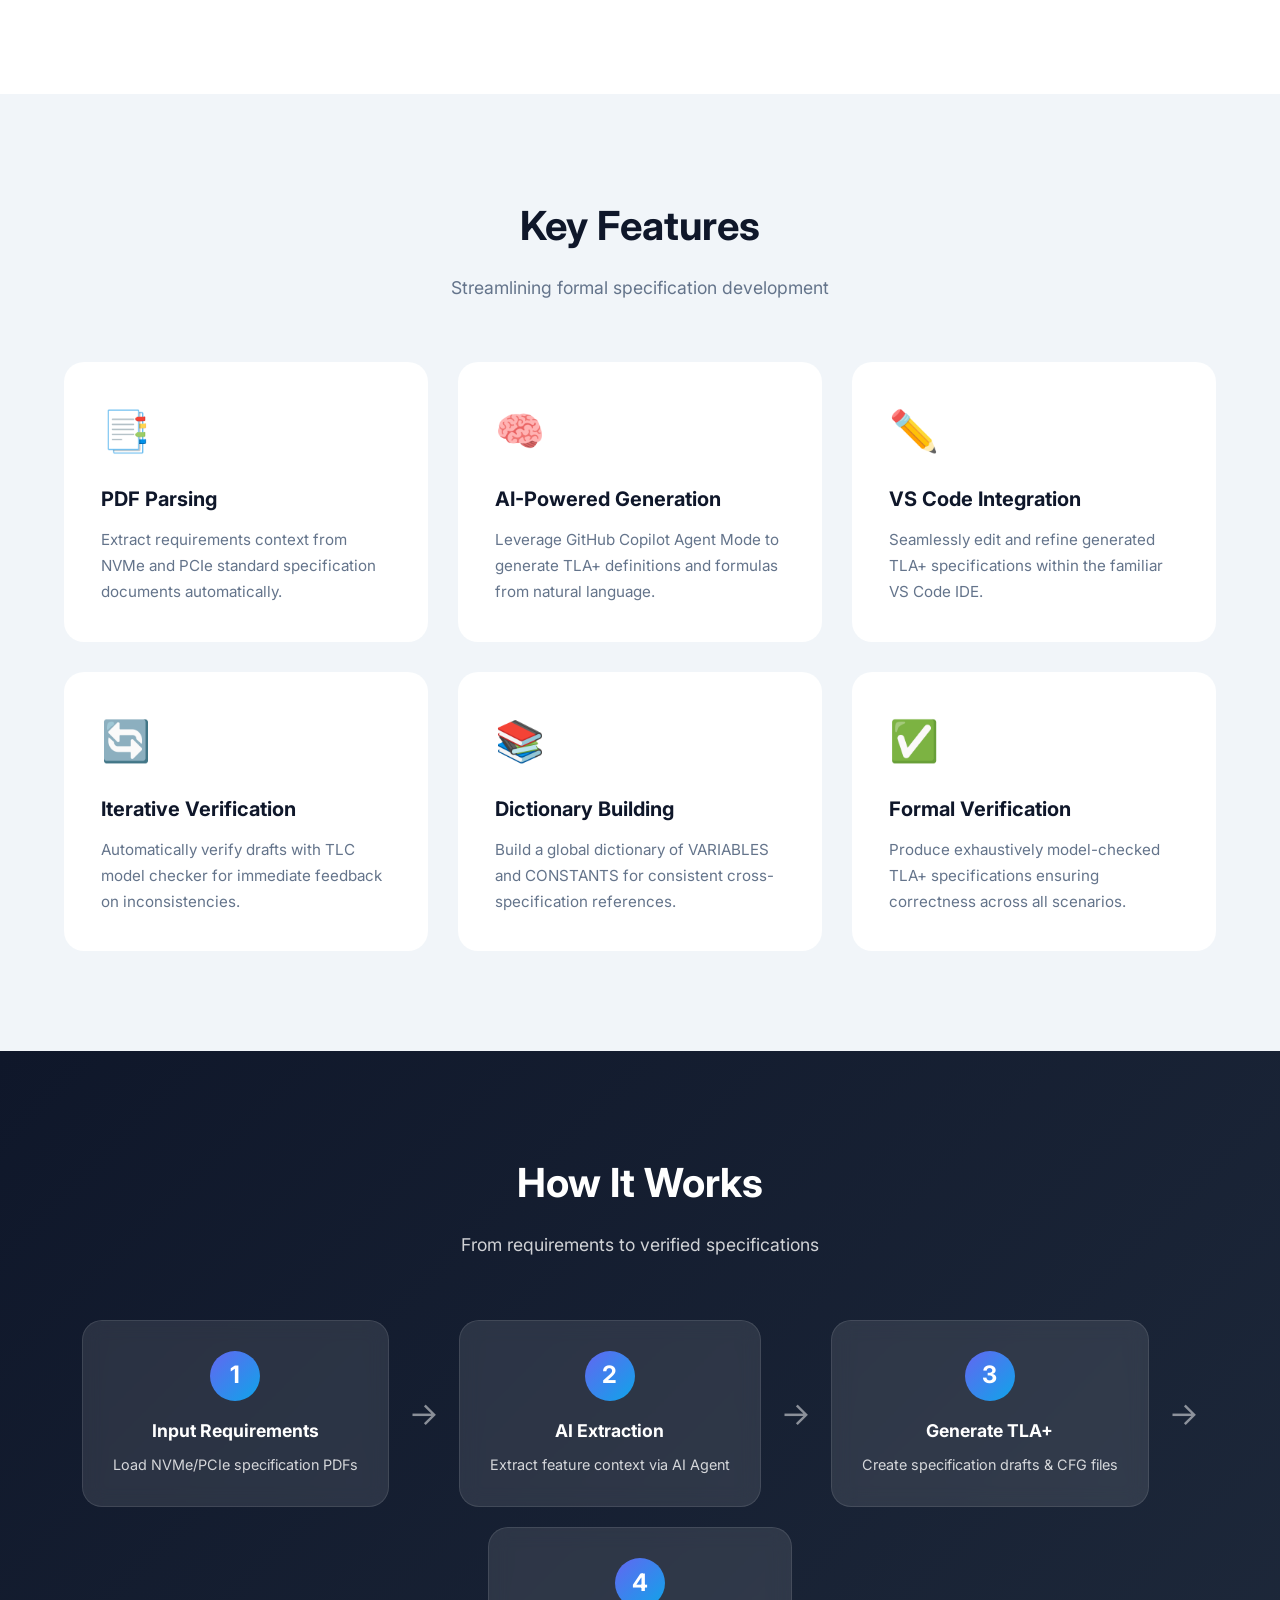
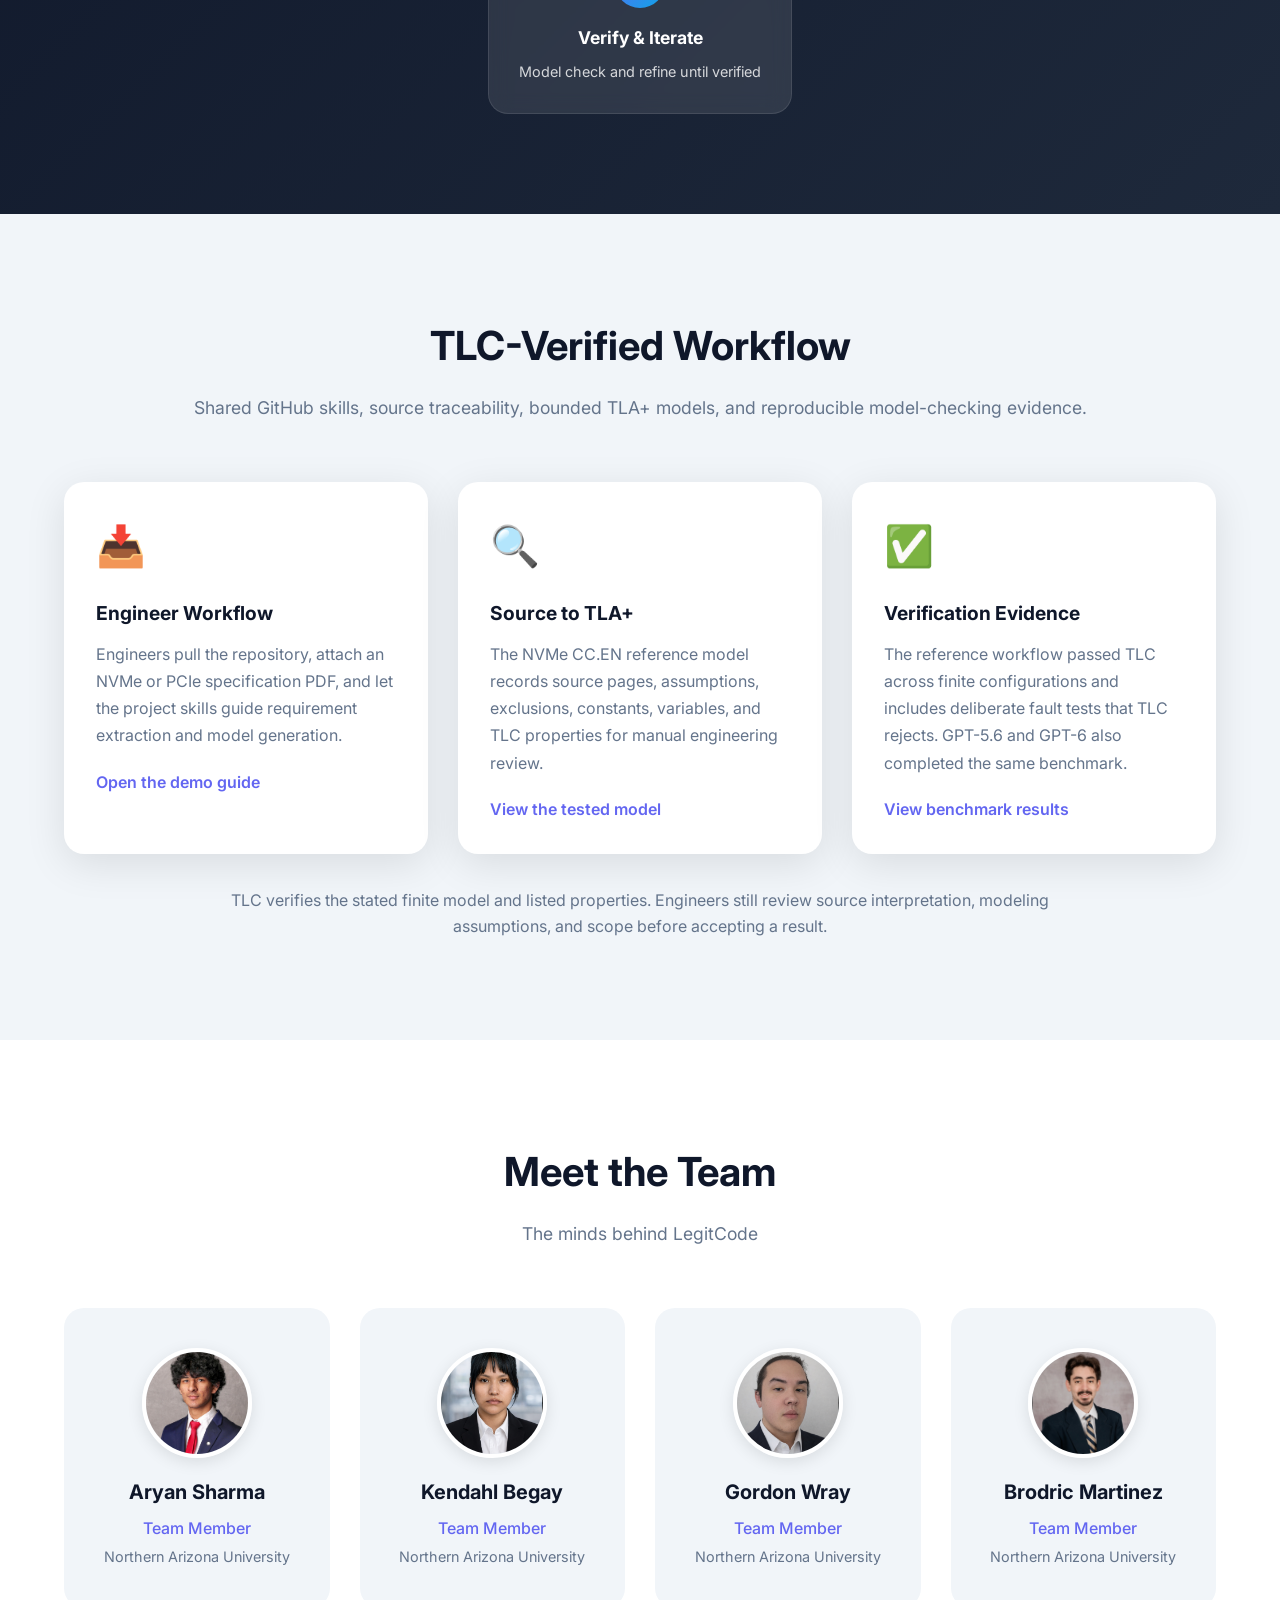
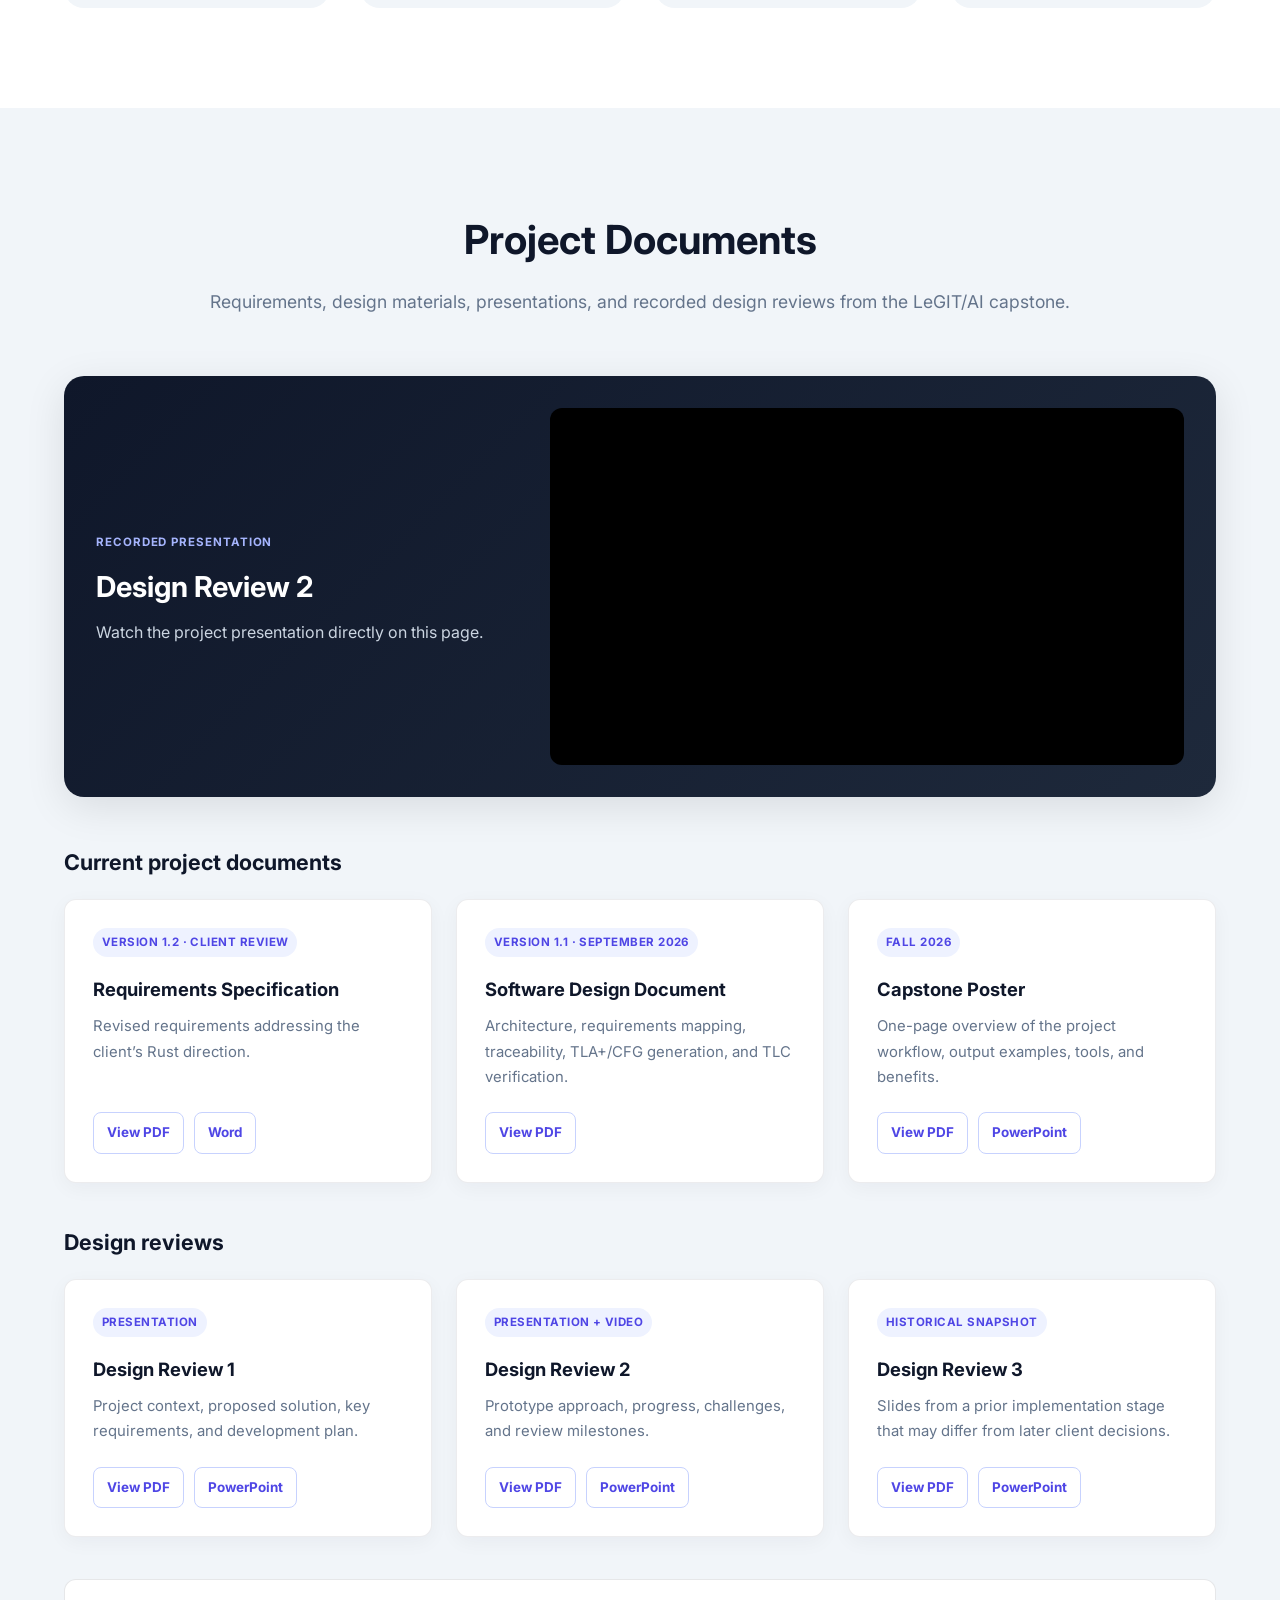
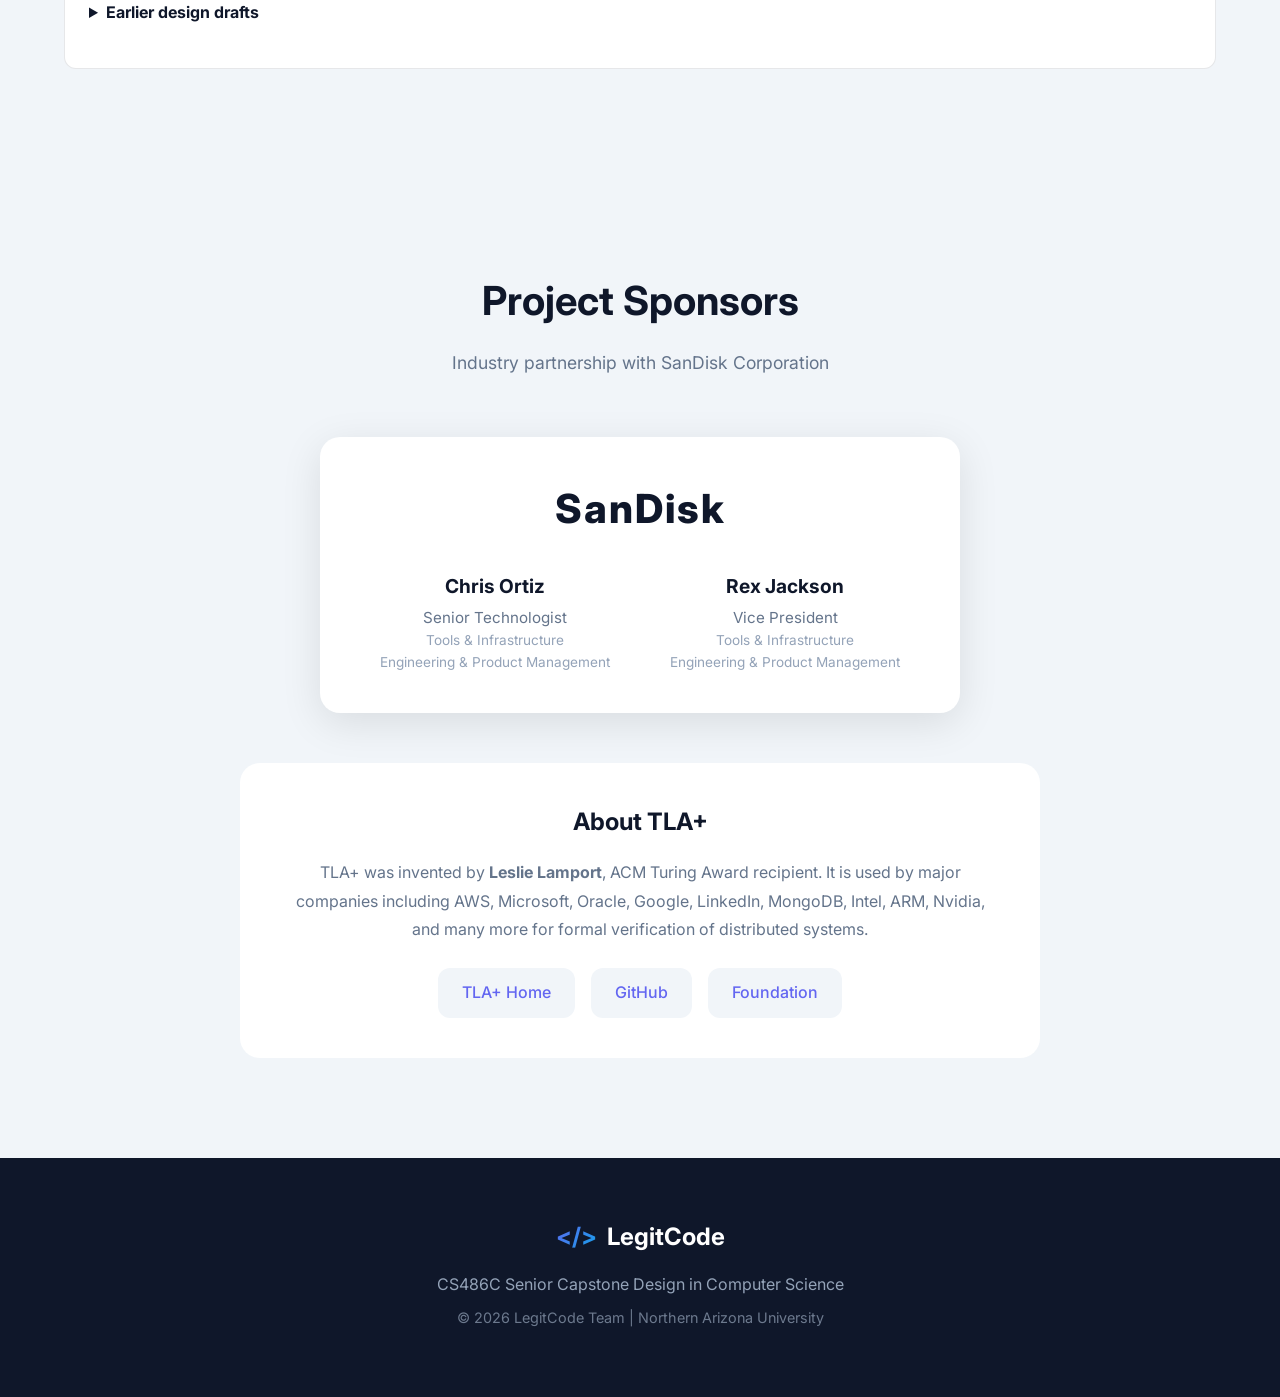
==== commit 10f0f644: "Add project documents section Added a new section for project documents including design reviews and" ====
--- a/index.html
+++ b/index.html
@@ -6,6 +6,9 @@
     <title>LegitCode | LeGIT/AI Project</title>
     <link rel="stylesheet" href="styles.css">
     <link href="https://fonts.googleapis.com/css2?family=Inter:wght@300;400;500;600;700;800&display=swap" rel="stylesheet">
+<style>
+.documents{background:var(--light)}.documents-video{display:grid;grid-template-columns:.8fr 1.2fr;gap:32px;align-items:center;background:var(--gradient-dark);padding:32px;border-radius:var(--radius-lg);margin:0 0 48px;box-shadow:var(--shadow)}.documents-video-copy{color:var(--white)}.documents-video h3{font-size:1.8rem;margin:10px 0}.documents-video p{color:#cbd5e1}.documents-label,.document-tag{display:inline-block;font-size:.72rem;font-weight:700;letter-spacing:.08em;text-transform:uppercase}.documents-label{color:#a5b4fc}.documents-video-frame{aspect-ratio:16/9;background:#000;border-radius:var(--radius);overflow:hidden}.documents-video-frame iframe{width:100%;height:100%;border:0;display:block}.documents-group+.documents-group{margin-top:42px}.documents-group>h3{margin-bottom:20px;font-size:1.35rem}.documents-grid{display:grid;grid-template-columns:repeat(3,1fr);gap:24px}.document-card{display:flex;flex-direction:column;min-height:240px;padding:28px;background:var(--white);border:1px solid rgba(15,23,42,.08);border-radius:var(--radius);box-shadow:0 5px 20px rgba(15,23,42,.045)}.document-tag{align-self:flex-start;padding:5px 9px;border-radius:999px;color:var(--primary-dark);background:#eef2ff;letter-spacing:.04em}.document-card h4{margin:18px 0 10px;font-size:1.15rem}.document-card p{color:var(--gray);font-size:.93rem;line-height:1.7}.document-actions{display:flex;flex-wrap:wrap;gap:10px;margin-top:auto;padding-top:22px}.document-actions a,.documents-archive a{padding:9px 13px;border:1px solid #c7d2fe;border-radius:8px;color:var(--primary-dark);font-size:.84rem;font-weight:700;text-decoration:none}.document-actions a:hover,.documents-archive a:hover{color:var(--white);background:var(--primary);border-color:var(--primary)}.documents-archive{margin-top:42px;padding:0 24px 22px;background:var(--white);border:1px solid rgba(15,23,42,.1);border-radius:var(--radius)}.documents-archive summary{padding:20px 0;font-weight:700;cursor:pointer}.documents-archive p{margin:0 0 14px;color:var(--gray)}@media(max-width:1024px){.documents-video{grid-template-columns:1fr}.documents-grid{grid-template-columns:repeat(2,1fr)}}@media(max-width:768px){.documents-video{padding:24px}.documents-grid{grid-template-columns:1fr}}
+</style>
 </head>
 <body>
     <!-- Navigation -->
@@ -20,6 +23,7 @@
                 <li><a href="#about">About</a></li>
                 <li><a href="#features">Features</a></li>
                 <li><a href="#verification">Verification</a></li>
+                <li><a href="#documents">Documents</a></li>
                 <li><a href="#team">Team</a></li>
                 <li><a href="#sponsors">Sponsors</a></li>
             </ul>
@@ -280,6 +284,25 @@
         </div>
     </section>
 
+    <!-- Project Documents Section -->
+    <section id="documents" class="documents">
+        <div class="container">
+            <div class="section-header"><h2>Project Documents</h2><p>Requirements, design materials, presentations, and recorded design reviews from the LeGIT/AI capstone.</p></div>
+            <div class="documents-video"><div class="documents-video-copy"><span class="documents-label">Recorded presentation</span><h3>Design Review 2</h3><p>Watch the project presentation directly on this page.</p></div><div class="documents-video-frame"><iframe src="https://drive.google.com/file/d/11fqEdIHhX3Jn1zWyD9N_9ouHW_E46JIY/preview" title="LeGIT/AI Design Review 2 video" allow="autoplay" allowfullscreen></iframe></div></div>
+            <div class="documents-group"><h3>Current project documents</h3><div class="documents-grid">
+                <article class="document-card"><span class="document-tag">Version 1.2 · Client review</span><h4>Requirements Specification</h4><p>Revised requirements addressing the client’s Rust direction.</p><div class="document-actions"><a href="requirements-rust-review.pdf" target="_blank" rel="noopener">View PDF</a><a href="requirements-rust-review.docx" download>Word</a></div></article>
+                <article class="document-card"><span class="document-tag">Version 1.1 · September 2026</span><h4>Software Design Document</h4><p>Architecture, requirements mapping, traceability, TLA+/CFG generation, and TLC verification.</p><div class="document-actions"><a href="software-design-v1.1.pdf" target="_blank" rel="noopener">View PDF</a></div></article>
+                <article class="document-card"><span class="document-tag">Fall 2026</span><h4>Capstone Poster</h4><p>One-page overview of the project workflow, output examples, tools, and benefits.</p><div class="document-actions"><a href="capstone-poster.pdf" target="_blank" rel="noopener">View PDF</a><a href="capstone-poster.pptx" download>PowerPoint</a></div></article>
+            </div></div>
+            <div class="documents-group"><h3>Design reviews</h3><div class="documents-grid">
+                <article class="document-card"><span class="document-tag">Presentation</span><h4>Design Review 1</h4><p>Project context, proposed solution, key requirements, and development plan.</p><div class="document-actions"><a href="design-review-1.pdf" target="_blank" rel="noopener">View PDF</a><a href="design-review-1.pptx" download>PowerPoint</a></div></article>
+                <article class="document-card"><span class="document-tag">Presentation + video</span><h4>Design Review 2</h4><p>Prototype approach, progress, challenges, and review milestones.</p><div class="document-actions"><a href="design-review-2.pdf" target="_blank" rel="noopener">View PDF</a><a href="design-review-2.pptx" download>PowerPoint</a></div></article>
+                <article class="document-card"><span class="document-tag">Historical snapshot</span><h4>Design Review 3</h4><p>Slides from a prior implementation stage that may differ from later client decisions.</p><div class="document-actions"><a href="design-review-3.pdf" target="_blank" rel="noopener">View PDF</a><a href="design-review-3.pptx" download>PowerPoint</a></div></article>
+            </div></div>
+            <details class="documents-archive"><summary>Earlier design drafts</summary><p>Software Design Document, draft version 1.0 (September 14, 2026), superseded by version 1.1.</p><a href="software-design-draft-v1.0.pdf" target="_blank" rel="noopener">Open early design draft</a></details>
+        </div>
+    </section>
+
     <!-- Sponsors Section -->
     <section id="sponsors" class="sponsors">
         <div class="container">
